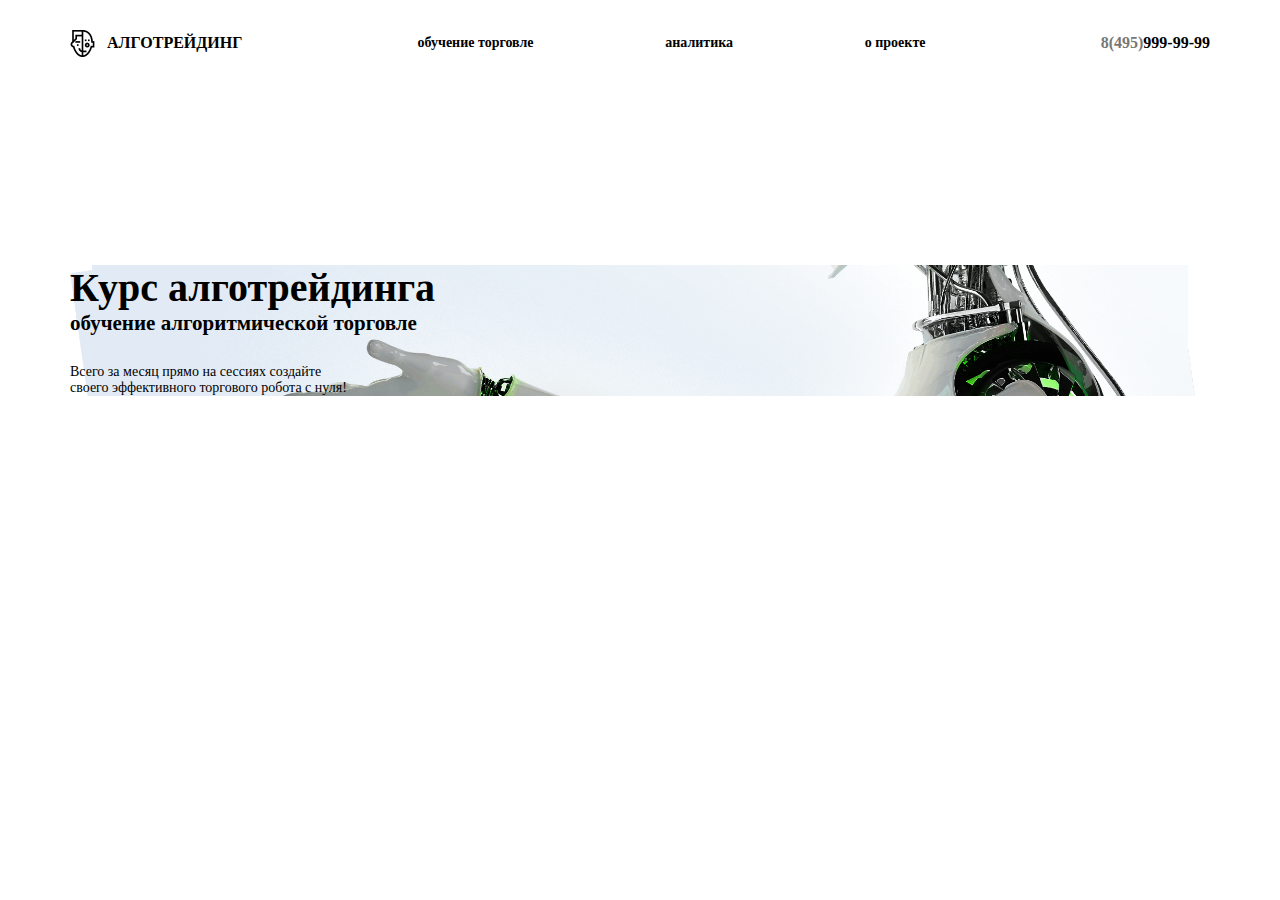
==== index.html @ 04324716 "add 2" ====
<!DOCTYPE html>
<html lang="ru">
<head>
    <meta charset="UTF-8">
    <meta http-equiv="X-UA-Compatible" content="IE=edge">
    <meta name="viewport" content="width=device-width, initial-scale=1.0">
    <link rel="stylesheet" href="css/style.css">
    <title>Algotrading</title>
</head>
<body>
    <header class="header">
        <div class="container header__menu">
            <div class="logo">
                <img src="img/header/logo.png" alt="logo" class="logo__img">
                <p class="logo__text">алготрейдинг</p>
            </div>
            <nav class="header__navigation">
                <a href="#" class="header__navigation-link">обучение торговле</a>
                <a href="#" class="header__navigation-link">аналитика</a>
                <a href="#" class="header__navigation-link">о проекте</a>
            </nav>
            <a href="tel:84959999999" class="header__phone"><b class="header__phone-gray">8(495)</b>999-99-99</a>
        </div>
    </header>
    <section class="hero">
        <div class="container hero__bg">
            <div class="hero__text">
                <h1 class="hero__text-h1">
                    Курс алготрейдинга
                </h1>
                <h2 class="hero__text-h2">
                    обучение алгоритмической торговле
                </h2>
                <p class="hero__text-p">
                    Всего за месяц прямо на сессиях создайте<br> своего эффективного торгового робота с нуля!  
                </p>
            </div>
            <div class="hero__btn">

            </div>
            <div class="hero__description">

            </div>
        </div>
    </section>
</body>
</html>
---- css/style.css ----
.container {
  width: 100%;
  max-width: 1140px;
  margin: auto;
}

.row {
  display: -webkit-box;
  display: -ms-flexbox;
  display: flex;
  -webkit-box-align: start;
      -ms-flex-align: start;
          align-items: flex-start;
  -webkit-box-pack: justify;
      -ms-flex-pack: justify;
          justify-content: space-between;
}

*, *:before, *:after {
  -webkit-box-sizing: border-box;
          box-sizing: border-box;
  margin: 0;
  padding: 0;
}

html {
  font-size: 14px;
}

a {
  text-decoration: none;
}

/*! normalize.css v8.0.1 | MIT License | github.com/necolas/normalize.css */
/* Document
   ========================================================================== */
/**
 * 1. Correct the line height in all browsers.
 * 2. Prevent adjustments of font size after orientation changes in iOS.
 */
html {
  line-height: 1.15;
  /* 1 */
  -webkit-text-size-adjust: 100%;
  /* 2 */
}

/* Sections
     ========================================================================== */
/**
   * Remove the margin in all browsers.
   */
body {
  margin: 0;
}

/**
   * Render the `main` element consistently in IE.
   */
main {
  display: block;
}

/**
   * Correct the font size and margin on `h1` elements within `section` and
   * `article` contexts in Chrome, Firefox, and Safari.
   */
h1 {
  font-size: 2em;
  margin: 0.67em 0;
}

/* Grouping content
     ========================================================================== */
/**
   * 1. Add the correct box sizing in Firefox.
   * 2. Show the overflow in Edge and IE.
   */
hr {
  -webkit-box-sizing: content-box;
          box-sizing: content-box;
  /* 1 */
  height: 0;
  /* 1 */
  overflow: visible;
  /* 2 */
}

/**
   * 1. Correct the inheritance and scaling of font size in all browsers.
   * 2. Correct the odd `em` font sizing in all browsers.
   */
pre {
  font-family: monospace, monospace;
  /* 1 */
  font-size: 1em;
  /* 2 */
}

/* Text-level semantics
     ========================================================================== */
/**
   * Remove the gray background on active links in IE 10.
   */
a {
  background-color: transparent;
}

/**
   * 1. Remove the bottom border in Chrome 57-
   * 2. Add the correct text decoration in Chrome, Edge, IE, Opera, and Safari.
   */
abbr[title] {
  border-bottom: none;
  /* 1 */
  text-decoration: underline;
  /* 2 */
  -webkit-text-decoration: underline dotted;
          text-decoration: underline dotted;
  /* 2 */
}

/**
   * Add the correct font weight in Chrome, Edge, and Safari.
   */
b,
strong {
  font-weight: bolder;
}

/**
   * 1. Correct the inheritance and scaling of font size in all browsers.
   * 2. Correct the odd `em` font sizing in all browsers.
   */
code,
kbd,
samp {
  font-family: monospace, monospace;
  /* 1 */
  font-size: 1em;
  /* 2 */
}

/**
   * Add the correct font size in all browsers.
   */
small {
  font-size: 80%;
}

/**
   * Prevent `sub` and `sup` elements from affecting the line height in
   * all browsers.
   */
sub,
sup {
  font-size: 75%;
  line-height: 0;
  position: relative;
  vertical-align: baseline;
}

sub {
  bottom: -0.25em;
}

sup {
  top: -0.5em;
}

/* Embedded content
     ========================================================================== */
/**
   * Remove the border on images inside links in IE 10.
   */
img {
  border-style: none;
}

/* Forms
     ========================================================================== */
/**
   * 1. Change the font styles in all browsers.
   * 2. Remove the margin in Firefox and Safari.
   */
button,
input,
optgroup,
select,
textarea {
  font-family: inherit;
  /* 1 */
  font-size: 100%;
  /* 1 */
  line-height: 1.15;
  /* 1 */
  margin: 0;
  /* 2 */
}

/**
   * Show the overflow in IE.
   * 1. Show the overflow in Edge.
   */
button,
input {
  /* 1 */
  overflow: visible;
}

/**
   * Remove the inheritance of text transform in Edge, Firefox, and IE.
   * 1. Remove the inheritance of text transform in Firefox.
   */
button,
select {
  /* 1 */
  text-transform: none;
}

/**
   * Correct the inability to style clickable types in iOS and Safari.
   */
button,
[type="button"],
[type="reset"],
[type="submit"] {
  -webkit-appearance: button;
}

/**
   * Remove the inner border and padding in Firefox.
   */
button::-moz-focus-inner,
[type="button"]::-moz-focus-inner,
[type="reset"]::-moz-focus-inner,
[type="submit"]::-moz-focus-inner {
  border-style: none;
  padding: 0;
}

/**
   * Restore the focus styles unset by the previous rule.
   */
button:-moz-focusring,
[type="button"]:-moz-focusring,
[type="reset"]:-moz-focusring,
[type="submit"]:-moz-focusring {
  outline: 1px dotted ButtonText;
}

/**
   * Correct the padding in Firefox.
   */
fieldset {
  padding: 0.35em 0.75em 0.625em;
}

/**
   * 1. Correct the text wrapping in Edge and IE.
   * 2. Correct the color inheritance from `fieldset` elements in IE.
   * 3. Remove the padding so developers are not caught out when they zero out
   *    `fieldset` elements in all browsers.
   */
legend {
  -webkit-box-sizing: border-box;
          box-sizing: border-box;
  /* 1 */
  color: inherit;
  /* 2 */
  display: table;
  /* 1 */
  max-width: 100%;
  /* 1 */
  padding: 0;
  /* 3 */
  white-space: normal;
  /* 1 */
}

/**
   * Add the correct vertical alignment in Chrome, Firefox, and Opera.
   */
progress {
  vertical-align: baseline;
}

/**
   * Remove the default vertical scrollbar in IE 10+.
   */
textarea {
  overflow: auto;
}

/**
   * 1. Add the correct box sizing in IE 10.
   * 2. Remove the padding in IE 10.
   */
[type="checkbox"],
[type="radio"] {
  -webkit-box-sizing: border-box;
          box-sizing: border-box;
  /* 1 */
  padding: 0;
  /* 2 */
}

/**
   * Correct the cursor style of increment and decrement buttons in Chrome.
   */
[type="number"]::-webkit-inner-spin-button,
[type="number"]::-webkit-outer-spin-button {
  height: auto;
}

/**
   * 1. Correct the odd appearance in Chrome and Safari.
   * 2. Correct the outline style in Safari.
   */
[type="search"] {
  -webkit-appearance: textfield;
  /* 1 */
  outline-offset: -2px;
  /* 2 */
}

/**
   * Remove the inner padding in Chrome and Safari on macOS.
   */
[type="search"]::-webkit-search-decoration {
  -webkit-appearance: none;
}

/**
   * 1. Correct the inability to style clickable types in iOS and Safari.
   * 2. Change font properties to `inherit` in Safari.
   */
::-webkit-file-upload-button {
  -webkit-appearance: button;
  /* 1 */
  font: inherit;
  /* 2 */
}

/* Interactive
     ========================================================================== */
/*
   * Add the correct display in Edge, IE 10+, and Firefox.
   */
details {
  display: block;
}

/*
   * Add the correct display in all browsers.
   */
summary {
  display: list-item;
}

/* Misc
     ========================================================================== */
/**
   * Add the correct display in IE 10+.
   */
template {
  display: none;
}

/**
   * Add the correct display in IE 10.
   */
[hidden] {
  display: none;
}

.header {
  padding: 30px 0;
  font-weight: 700;
}

.header__menu {
  display: -webkit-box;
  display: -ms-flexbox;
  display: flex;
  -webkit-box-pack: justify;
      -ms-flex-pack: justify;
          justify-content: space-between;
  -webkit-box-align: center;
      -ms-flex-align: center;
          align-items: center;
}

.header__navigation {
  display: -webkit-box;
  display: -ms-flexbox;
  display: flex;
  -webkit-box-pack: justify;
      -ms-flex-pack: justify;
          justify-content: space-between;
  width: 508px;
}

.header__navigation-link {
  color: #000;
}

.header__phone {
  color: #000;
  font-size: 16px;
}

.header__phone-gray {
  color: #777;
}

.logo {
  display: -webkit-box;
  display: -ms-flexbox;
  display: flex;
  -webkit-box-align: center;
      -ms-flex-align: center;
          align-items: center;
}

.logo__img {
  max-width: 25px;
}

.logo__text {
  text-transform: uppercase;
  margin-left: 12px;
  font-size: 16px;
}

.hero__bg {
  background: url("../img/hero-bg.png") no-repeat center/cover;
}

.hero__text {
  margin-top: 178px;
}

.hero__text-h1 {
  margin: 0;
  font-size: 40px;
}

.hero__text-p {
  margin-top: 29px;
}
/*# sourceMappingURL=style.css.map */
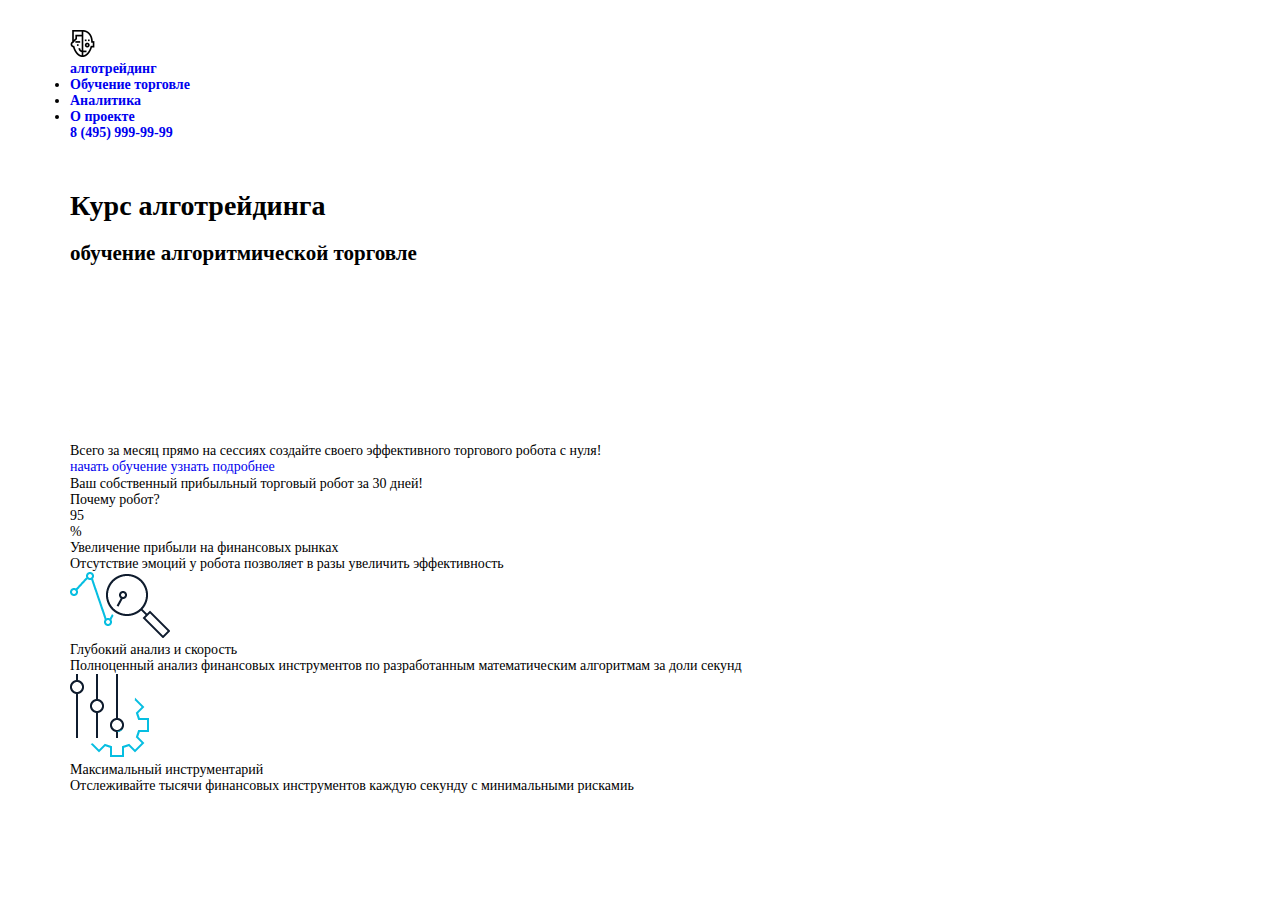
==== commit 93993bbe: "add 2" ====
--- a/index.html
+++ b/index.html
@@ -4,44 +4,94 @@
     <meta charset="UTF-8">
     <meta http-equiv="X-UA-Compatible" content="IE=edge">
     <meta name="viewport" content="width=device-width, initial-scale=1.0">
+    <link rel="preconnect" href="https://fonts.googleapis.com">
+    <link rel="preconnect" href="https://fonts.gstatic.com" crossorigin>
+    <link href="https://fonts.googleapis.com/css2?family=Roboto:wght@300;700&display=swap" rel="stylesheet">
     <link rel="stylesheet" href="css/style.css">
-    <title>Algotrading</title>
+    <title>Algotreyding</title>
 </head>
 <body>
-    <header class="header">
-        <div class="container header__menu">
-            <div class="logo">
-                <img src="img/header/logo.png" alt="logo" class="logo__img">
-                <p class="logo__text">алготрейдинг</p>
+    <header class="header section">
+        <div class="container">
+            <div class="header__items">
+                <div class="logo">
+                    <a href="/" class="logo-link">
+                        <img src="img/icons/logo.png" alt="Logo" class="logo-img">
+                        <p class="logo-text">алготрейдинг</p>
+                    </a>
+                </div>
+                <div class="header__navigation">
+                    <nav class="header-nav">
+                        <ul class="header__nav-items">
+                            <li class="header__nav-item"><a href="#" class="header__nav-link">Обучение торговле</a></li>
+                            <li class="header__nav-item"><a href="#" class="header__nav-link">Аналитика</a></li>
+                            <li class="header__nav-item"><a href="#" class="header__nav-link">О проекте</a></li>
+                        </ul>
+                    </nav>
+                </div>
+                <div class="header__number">
+                    <a href="tel:84959999999" class="header__num">8 (495) <span class="number-dark">999-99-99</span> </a>
+                </div>
             </div>
-            <nav class="header__navigation">
-                <a href="#" class="header__navigation-link">обучение торговле</a>
-                <a href="#" class="header__navigation-link">аналитика</a>
-                <a href="#" class="header__navigation-link">о проекте</a>
-            </nav>
-            <a href="tel:84959999999" class="header__phone"><b class="header__phone-gray">8(495)</b>999-99-99</a>
         </div>
     </header>
-    <section class="hero">
-        <div class="container hero__bg">
-            <div class="hero__text">
-                <h1 class="hero__text-h1">
-                    Курс алготрейдинга
-                </h1>
-                <h2 class="hero__text-h2">
-                    обучение алгоритмической торговле
-                </h2>
-                <p class="hero__text-p">
-                    Всего за месяц прямо на сессиях создайте<br> своего эффективного торгового робота с нуля!  
-                </p>
+    <!-- /.header section -->
+    <main>
+        <section class="hero section">
+            <div class="container">
+                <div class="hero__texts">
+                    <h1 class="hero__title">Курс алготрейдинга</h1>
+                    <h2 class="hero__untitle">обучение алгоритмической торговле</h2>
+                    <p class="hero__text">Всего за месяц прямо на сессиях создайте своего эффективного торгового робота с нуля!</p>
+                </div>
+                <div class="hero__bottom">
+                    <div class="hero__bottom-button">
+                        <a href="#" class="btn btn-hero btn-blue">начать обучение</a>
+                        <a href="#" class="btn btn-hero btn-empty">узнать подробнее</a>
+                    </div>
+                    <p class="hero__bottom__text">Ваш собственный прибыльный торговый робот за <span class="blue">30 дней!</span></p>
+                </div>
             </div>
-            <div class="hero__btn">
-
+        </section>
+        <!-- /hero -->
+        <section class="hero-info">
+            <div class="container">
+                <p class="hero__info-title">Почему робот?</p>
+                <div class="hero__info-items">
+                    <div class="hero__info__item">
+                        <div class="hero__info__item-top1">
+                            <p class="hero__info__item-left">95</p>
+                            <p class="hero__info__item-right"><span class="blue">%</span></p>
+                        </div>
+                        <div class="hero__info__item-text">
+                            <p class="hero__info__item-untitle">Увеличение прибыли на финансовых рынках</p>
+                            <p class="hero__info__item-txt">Отсутствие эмоций у робота позволяет в разы увеличить эффективность</p>
+                        </div>
+                    </div>
+                    <div class="hero__info__item">
+                        <div class="hero__info__item-top2">
+                            <img src="img/hero/hero-info/01.png" alt="" class="hero__info__item-img01">
+                        </div>
+                        <div class="hero__info__item-text">
+                            <p class="hero__info__item-untitle">Глубокий анализ
+                                и скорость</p>
+                            <p class="hero__info__item-txt">Полноценный анализ финансовых инструментов по разработанным математическим алгоритмам
+                                за доли секунд</p>
+                        </div>
+                    </div>
+                    <div class="hero__info__item">
+                        <div class="hero__info__item-top3">
+                            <img src="img/hero/hero-info/02.png" alt="" class="hero__info__item-img02">
+                        </div>
+                        <div class="hero__info__item-text">
+                            <p class="hero__info__item-untitle">Максимальный инструментарий</p>
+                            <p class="hero__info__item-txt">Отслеживайте тысячи финансовых инструментов каждую секунду с минимальными рискамиь</p>
+                        </div>
+                    </div>
+                </div>
             </div>
-            <div class="hero__description">
-
-            </div>
-        </div>
-    </section>
+        </section>
+        <!-- /hero-info -->
+    </main>
 </body>
 </html>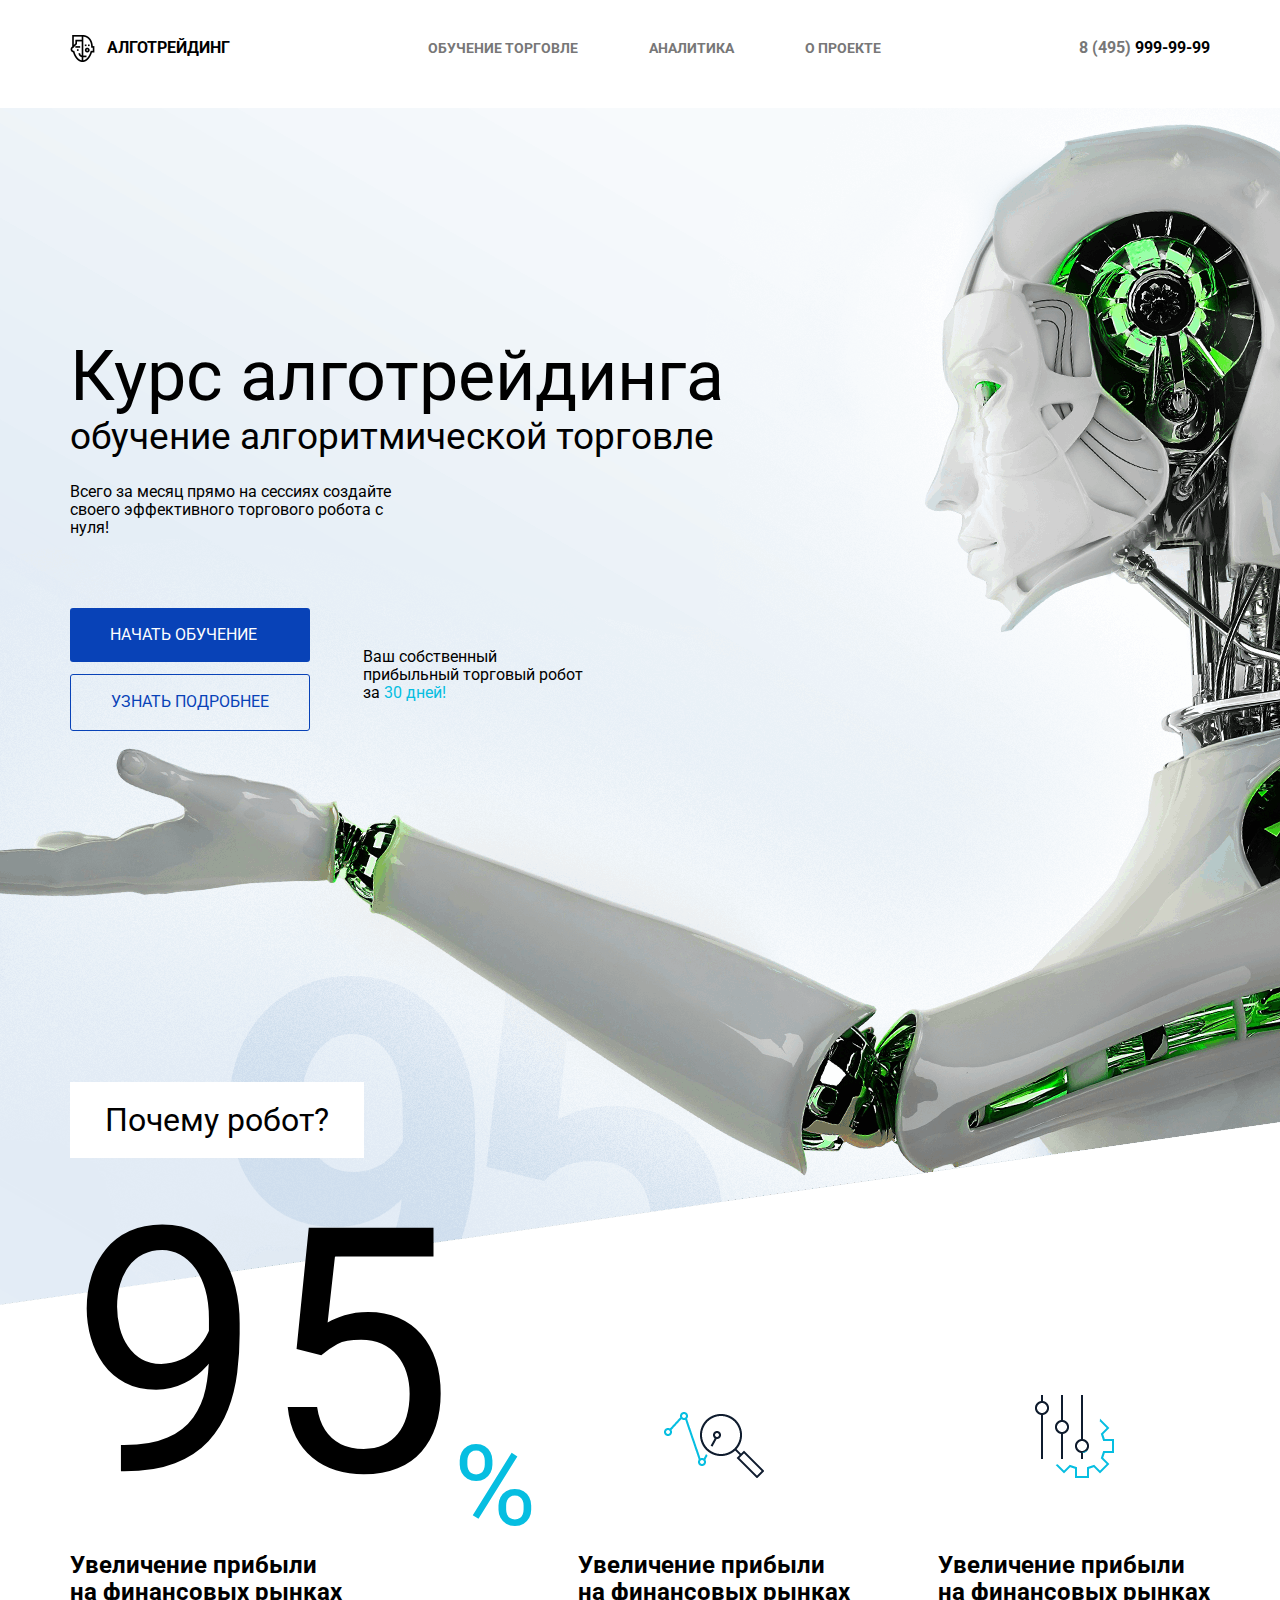
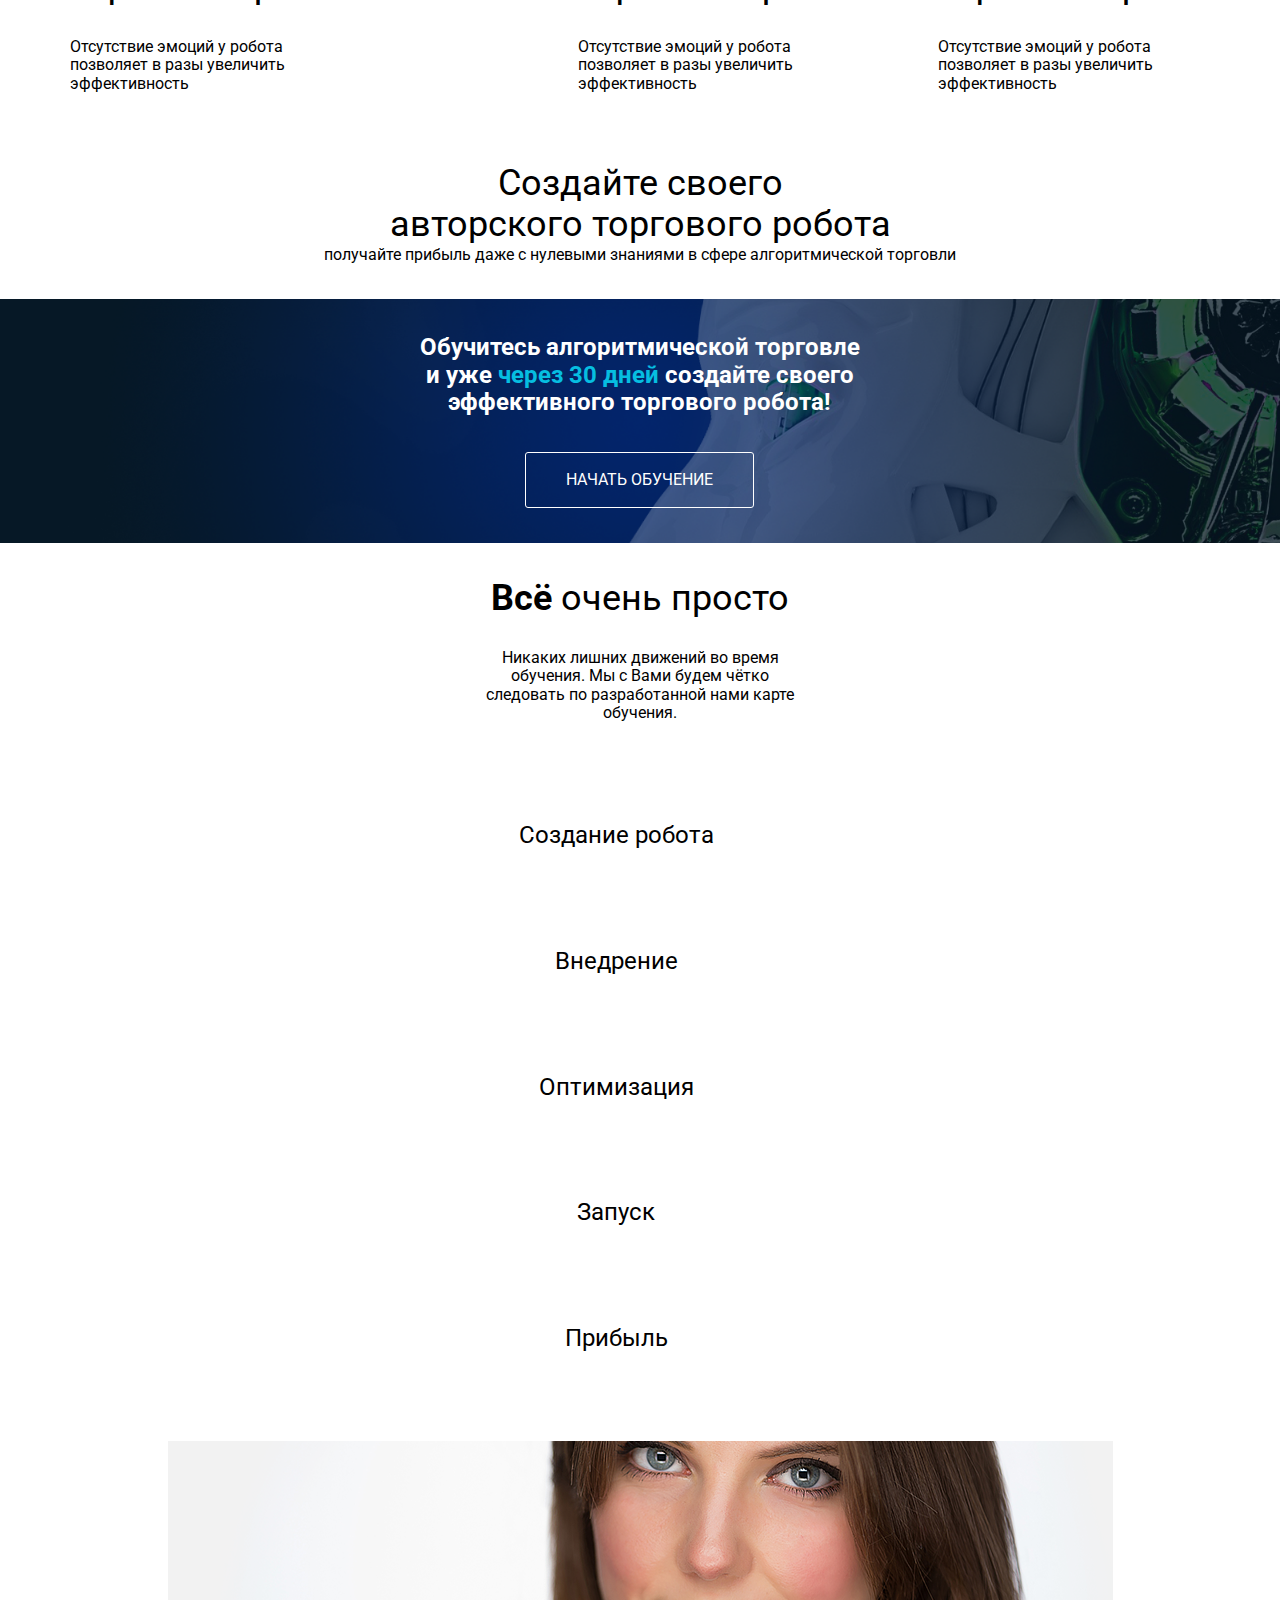
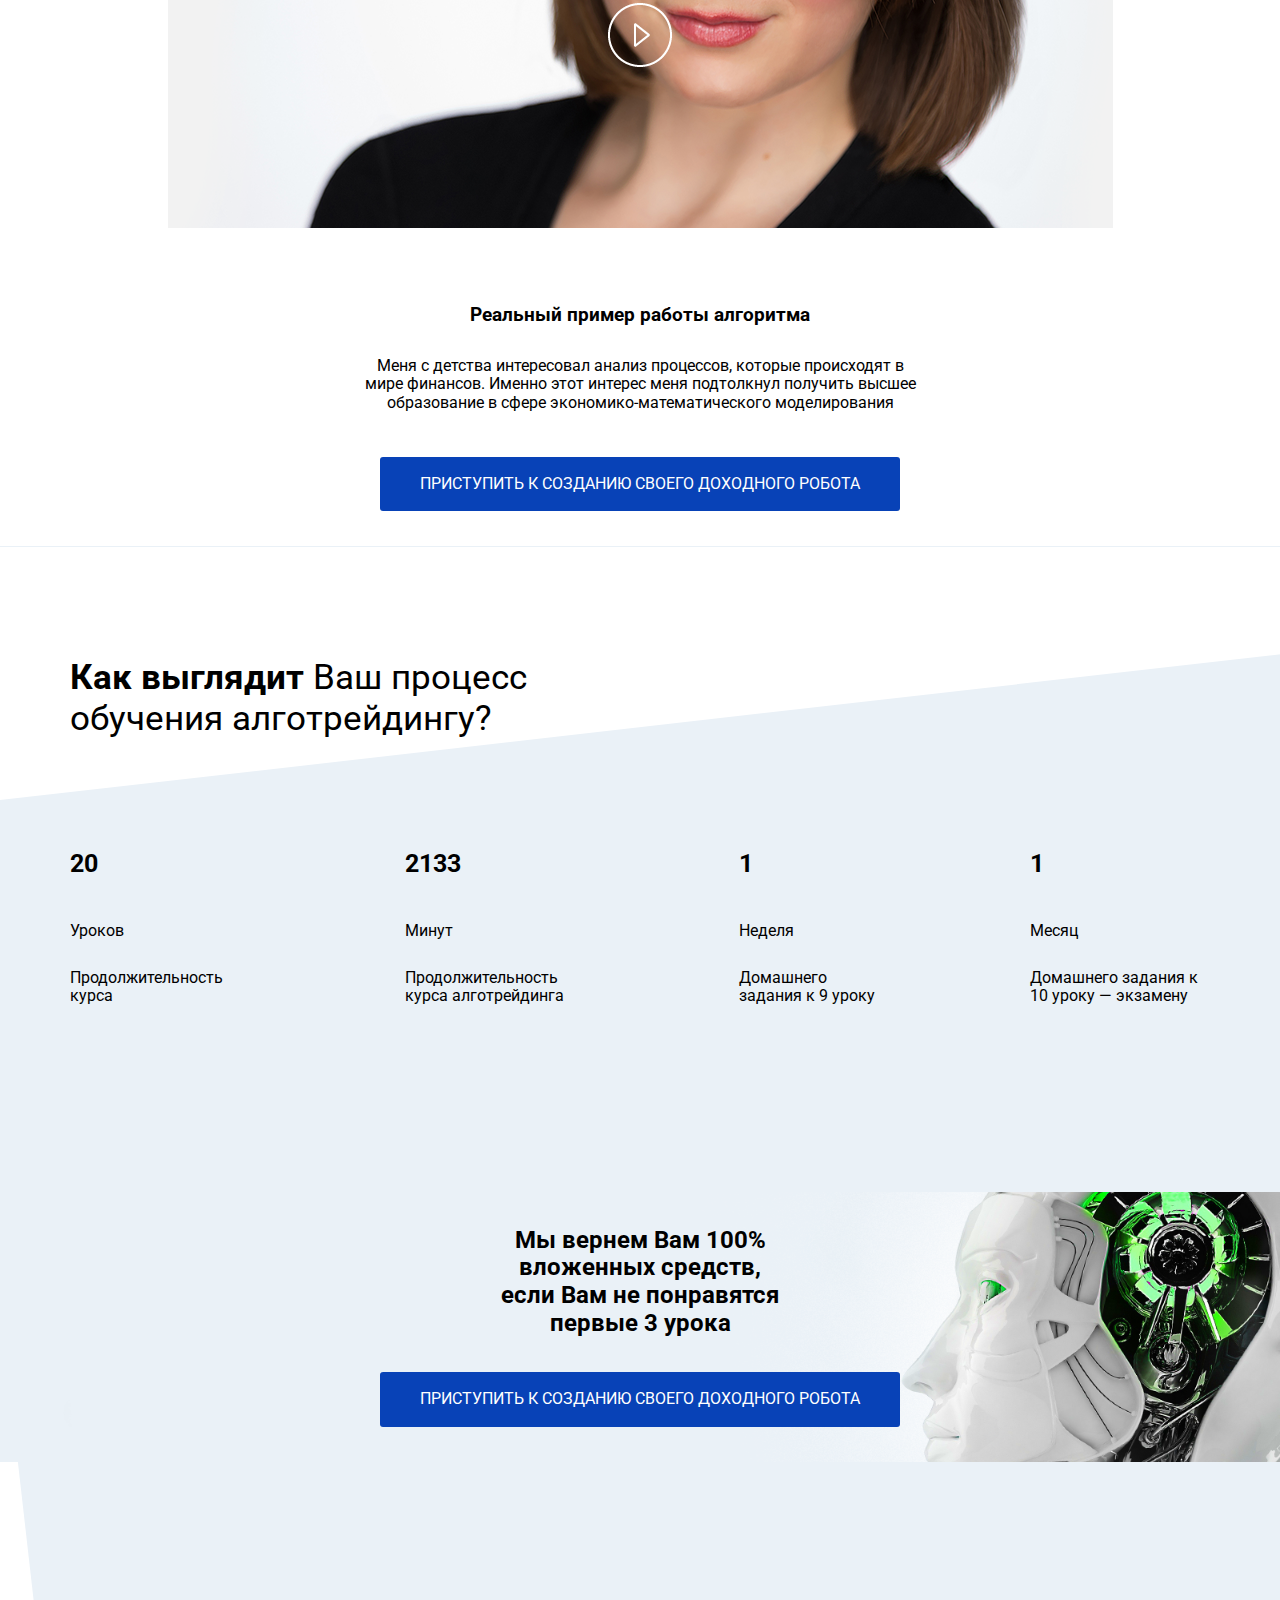
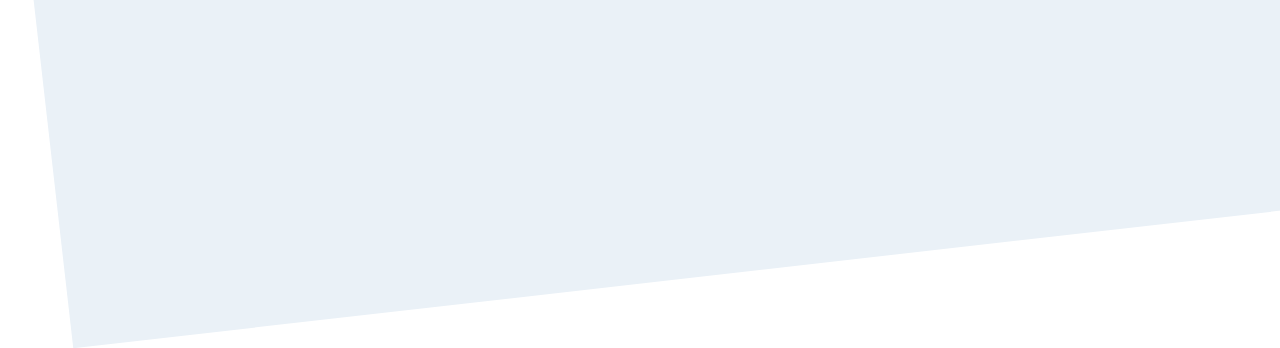
==== commit e7f94db3: "add process section" ====
--- a/index.html
+++ b/index.html
@@ -54,12 +54,13 @@
             </div>
         </section>
         <!-- /hero -->
-        <section class="hero-info">
+
+        <section class="hero-info section">
             <div class="container">
                 <p class="hero__info-title">Почему робот?</p>
                 <div class="hero__info-items">
                     <div class="hero__info__item">
-                        <div class="hero__info__item-top1">
+                        <div class="hero__info__item-top">
                             <p class="hero__info__item-left">95</p>
                             <p class="hero__info__item-right"><span class="blue">%</span></p>
                         </div>
@@ -68,30 +69,168 @@
                             <p class="hero__info__item-txt">Отсутствие эмоций у робота позволяет в разы увеличить эффективность</p>
                         </div>
                     </div>
+                    <!-- /hero__info__item -->
                     <div class="hero__info__item">
-                        <div class="hero__info__item-top2">
-                            <img src="img/hero/hero-info/01.png" alt="" class="hero__info__item-img01">
+                        <div class="hero__info__item-top">
+                            <img src="img/hero/hero-info/01.png" alt="TheLoop" class="hero__info__item-img">
                         </div>
                         <div class="hero__info__item-text">
-                            <p class="hero__info__item-untitle">Глубокий анализ
-                                и скорость</p>
-                            <p class="hero__info__item-txt">Полноценный анализ финансовых инструментов по разработанным математическим алгоритмам
-                                за доли секунд</p>
-                        </div>
-                    </div>
+                            <p class="hero__info__item-untitle">Увеличение прибыли на финансовых рынках</p>
+                            <p class="hero__info__item-txt">Отсутствие эмоций у робота позволяет в разы увеличить эффективность</p>
+                        </div>
+                    </div>
+                    <!-- /hero__info__item -->
                     <div class="hero__info__item">
-                        <div class="hero__info__item-top3">
-                            <img src="img/hero/hero-info/02.png" alt="" class="hero__info__item-img02">
+                        <div class="hero__info__item-top">
+                            <img src="img/hero/hero-info/02.png" alt="ШестерьНЯ" class="hero__info__item-img">
                         </div>
                         <div class="hero__info__item-text">
-                            <p class="hero__info__item-untitle">Максимальный инструментарий</p>
-                            <p class="hero__info__item-txt">Отслеживайте тысячи финансовых инструментов каждую секунду с минимальными рискамиь</p>
-                        </div>
-                    </div>
+                            <p class="hero__info__item-untitle">Увеличение прибыли на финансовых рынках</p>
+                            <p class="hero__info__item-txt">Отсутствие эмоций у робота позволяет в разы увеличить эффективность</p>
+                        </div>
+                    </div>
+                    <!-- /hero__info__item -->
                 </div>
             </div>
         </section>
         <!-- /hero-info -->
+
+        <section class="section creat">
+            <div class="container">
+                <div class="section-title">
+                    <h2 class="section-title__heading">Создайте своего <br> авторского торгового робота</h2>
+                    <p class="section-title__subtitle">получайте прибыль даже с нулевыми знаниями в сфере алгоритмической
+                        торговли</p>
+                </div>
+                <!-- /.section-title -->
+                
+            </div>
+            <!-- /.container -->
+        </section>
+        <!-- /.section creat -->
+
+        <section class="insert section">
+            <div class="container">
+                <div class="insert__items insert-set">
+                    <p class="insert__item-txt insert-txt">Обучитесь алгоритмической торговле и уже <snap class="blue">через 30 дней</snap> создайте своего эффективного торгового робота!</p>
+                    <a href="#" class="btn btn-insert btn-empty">Начать обучение</a>
+                </div>
+            </div>
+        </section>
+        <!-- /.section insert -->
+
+        <section class="section steps">
+            <div class="container">
+                <div class="section-title">
+                    <h2 class="section-title__heading"><strong>Всё</strong> очень просто</h2>
+                    <p class="section-title__subtitle">Никаких лишних движений во время обучения. Мы с Вами будем чётко
+                        следовать по разработанной нами карте обучения.</p>
+                </div>
+                <!-- /.section-title -->
+                <ul class="stpes-list">
+                    <li class="steps-list__item">Создание робота</li>
+                    <li class="steps-list__item">Внедрение</li>
+                    <li class="steps-list__item">Оптимизация</li>
+                    <li class="steps-list__item">Запуск</li>
+                    <li class="steps-list__item">Прибыль</li>
+                </ul>
+                <!-- /.stpes-list -->
+                <div class="steps__video video">
+                    <img src="./img/play.png" alt="Пуск видео" class="video__play">
+                </div>
+                <!-- /.steps__video video -->
+                <div class="steps-example">
+                    <h3 class="steps-example__title">Реальный пример работы алгоритма</h3>
+                    <p class="steps-example__subtitle">Меня с детства интересовал анализ процессов, которые происходят в мире
+                        финансов. Именно этот интерес меня подтолкнул получить высшее образование в сфере
+                        экономико-математического моделирования</p>
+                    <a href="#" class="btn btn-blue steps-example__btn">Приступить к созданию своего доходного
+                        робота</a>
+                </div>
+                <!-- /.steps-exmaple -->
+            </div>
+            <!-- /.container -->
+        </section>
+        <!-- /.section steps -->
+
+        <section class="process">
+            <div class="container">
+                <div class="process__head">
+                    <p class="process__head-text"><b>Как выглядит</b> Ваш процесс
+                        обучения алготрейдингу?</p>
+                </div>
+                <div class="process-items">
+                    <div class="process__item">
+                        <div class="process__item-top">
+                            20
+                        </div>
+                        <div class="process__item-center">
+                            Уроков
+                        </div>
+                        <div class="process__item-bottom">
+                            Продолжительность курса
+                        </div>
+                    </div>
+                    <div class="process__item">       
+                        
+                        <div class="process__item-top">
+                            2133
+                        </div>
+                        <div class="process__item-center">
+                            Минут
+                        </div>
+                        <div class="process__item-bottom">
+                            Продолжительность курса алготрейдинга
+                        </div>
+                        
+                    </div>
+                    <div class="process__item">
+                        
+                        <div class="process__item-top">
+                            1
+                        </div>
+                        <div class="process__item-center">
+                            Неделя
+                        </div>
+                        <div class="process__item-bottom">
+                            Домашнего <br> задания к 9 уроку
+                        </div>
+                        
+                    </div>
+                    <div class="process__item">
+                        
+                        <div class="process__item-top">
+                            1
+                        </div>
+                        <div class="process__item-center">
+                            Месяц
+                        </div>
+                        <div class="process__item-bottom">
+                            Домашнего задания к 10 уроку — экзамену
+                        </div>
+                        
+                    </div>
+                </div>
+            </div>
+        </section>
+        <!-- /.process -->
+
+        <section class="results section">
+            <div class="container">
+
+            </div>
+        </section>
+        <!-- /.results section -->
+
+        <section class="piece section">
+            <div class="container">
+                <div class="insert__items">
+                    <p class="insert__item-txt piece-txt">Мы вернем Вам 100% <br> вложенных средств,<br> если Вам не понравятся<br> первые 3 урока</p>
+                    <a href="#" class="btn btn-piece btn-blue">Приступить к созданию своего доходного робота</a>
+                </div>
+            </div>
+        </section>
+        <!-- /.section piece -->
     </main>
 </body>
 </html>--- a/css/style.css
+++ b/css/style.css
@@ -1,42 +1,9 @@
-.container {
-  width: 100%;
-  max-width: 1140px;
-  margin: auto;
-}
-
-.row {
-  display: -webkit-box;
-  display: -ms-flexbox;
-  display: flex;
-  -webkit-box-align: start;
-      -ms-flex-align: start;
-          align-items: flex-start;
-  -webkit-box-pack: justify;
-      -ms-flex-pack: justify;
-          justify-content: space-between;
-}
-
-*, *:before, *:after {
-  -webkit-box-sizing: border-box;
-          box-sizing: border-box;
-  margin: 0;
-  padding: 0;
-}
-
-html {
-  font-size: 14px;
-}
-
-a {
-  text-decoration: none;
-}
-
 /*! normalize.css v8.0.1 | MIT License | github.com/necolas/normalize.css */
-/* Document
+/* Document
    ========================================================================== */
-/**
- * 1. Correct the line height in all browsers.
- * 2. Prevent adjustments of font size after orientation changes in iOS.
+/**
+ * 1. Correct the line height in all browsers.
+ * 2. Prevent adjustments of font size after orientation changes in iOS.
  */
 html {
   line-height: 1.15;
@@ -45,37 +12,37 @@
   /* 2 */
 }
 
-/* Sections
-     ========================================================================== */
-/**
-   * Remove the margin in all browsers.
-   */
+/* Sections
+   ========================================================================== */
+/**
+ * Remove the margin in all browsers.
+ */
 body {
   margin: 0;
 }
 
-/**
-   * Render the `main` element consistently in IE.
-   */
+/**
+ * Render the `main` element consistently in IE.
+ */
 main {
   display: block;
 }
 
-/**
-   * Correct the font size and margin on `h1` elements within `section` and
-   * `article` contexts in Chrome, Firefox, and Safari.
-   */
+/**
+ * Correct the font size and margin on `h1` elements within `section` and
+ * `article` contexts in Chrome, Firefox, and Safari.
+ */
 h1 {
   font-size: 2em;
   margin: 0.67em 0;
 }
 
-/* Grouping content
-     ========================================================================== */
-/**
-   * 1. Add the correct box sizing in Firefox.
-   * 2. Show the overflow in Edge and IE.
-   */
+/* Grouping content
+   ========================================================================== */
+/**
+ * 1. Add the correct box sizing in Firefox.
+ * 2. Show the overflow in Edge and IE.
+ */
 hr {
   -webkit-box-sizing: content-box;
           box-sizing: content-box;
@@ -86,10 +53,10 @@
   /* 2 */
 }
 
-/**
-   * 1. Correct the inheritance and scaling of font size in all browsers.
-   * 2. Correct the odd `em` font sizing in all browsers.
-   */
+/**
+ * 1. Correct the inheritance and scaling of font size in all browsers.
+ * 2. Correct the odd `em` font sizing in all browsers.
+ */
 pre {
   font-family: monospace, monospace;
   /* 1 */
@@ -97,19 +64,19 @@
   /* 2 */
 }
 
-/* Text-level semantics
-     ========================================================================== */
-/**
-   * Remove the gray background on active links in IE 10.
-   */
+/* Text-level semantics
+   ========================================================================== */
+/**
+ * Remove the gray background on active links in IE 10.
+ */
 a {
   background-color: transparent;
 }
 
-/**
-   * 1. Remove the bottom border in Chrome 57-
-   * 2. Add the correct text decoration in Chrome, Edge, IE, Opera, and Safari.
-   */
+/**
+ * 1. Remove the bottom border in Chrome 57-
+ * 2. Add the correct text decoration in Chrome, Edge, IE, Opera, and Safari.
+ */
 abbr[title] {
   border-bottom: none;
   /* 1 */
@@ -120,18 +87,18 @@
   /* 2 */
 }
 
-/**
-   * Add the correct font weight in Chrome, Edge, and Safari.
-   */
+/**
+ * Add the correct font weight in Chrome, Edge, and Safari.
+ */
 b,
 strong {
   font-weight: bolder;
 }
 
-/**
-   * 1. Correct the inheritance and scaling of font size in all browsers.
-   * 2. Correct the odd `em` font sizing in all browsers.
-   */
+/**
+ * 1. Correct the inheritance and scaling of font size in all browsers.
+ * 2. Correct the odd `em` font sizing in all browsers.
+ */
 code,
 kbd,
 samp {
@@ -141,17 +108,17 @@
   /* 2 */
 }
 
-/**
-   * Add the correct font size in all browsers.
-   */
+/**
+ * Add the correct font size in all browsers.
+ */
 small {
   font-size: 80%;
 }
 
-/**
-   * Prevent `sub` and `sup` elements from affecting the line height in
-   * all browsers.
-   */
+/**
+ * Prevent `sub` and `sup` elements from affecting the line height in
+ * all browsers.
+ */
 sub,
 sup {
   font-size: 75%;
@@ -168,21 +135,21 @@
   top: -0.5em;
 }
 
-/* Embedded content
-     ========================================================================== */
-/**
-   * Remove the border on images inside links in IE 10.
-   */
+/* Embedded content
+   ========================================================================== */
+/**
+ * Remove the border on images inside links in IE 10.
+ */
 img {
   border-style: none;
 }
 
-/* Forms
-     ========================================================================== */
-/**
-   * 1. Change the font styles in all browsers.
-   * 2. Remove the margin in Firefox and Safari.
-   */
+/* Forms
+   ========================================================================== */
+/**
+ * 1. Change the font styles in all browsers.
+ * 2. Remove the margin in Firefox and Safari.
+ */
 button,
 input,
 optgroup,
@@ -198,29 +165,29 @@
   /* 2 */
 }
 
-/**
-   * Show the overflow in IE.
-   * 1. Show the overflow in Edge.
-   */
+/**
+ * Show the overflow in IE.
+ * 1. Show the overflow in Edge.
+ */
 button,
 input {
   /* 1 */
   overflow: visible;
 }
 
-/**
-   * Remove the inheritance of text transform in Edge, Firefox, and IE.
-   * 1. Remove the inheritance of text transform in Firefox.
-   */
+/**
+ * Remove the inheritance of text transform in Edge, Firefox, and IE.
+ * 1. Remove the inheritance of text transform in Firefox.
+ */
 button,
 select {
   /* 1 */
   text-transform: none;
 }
 
-/**
-   * Correct the inability to style clickable types in iOS and Safari.
-   */
+/**
+ * Correct the inability to style clickable types in iOS and Safari.
+ */
 button,
 [type="button"],
 [type="reset"],
@@ -228,9 +195,9 @@
   -webkit-appearance: button;
 }
 
-/**
-   * Remove the inner border and padding in Firefox.
-   */
+/**
+ * Remove the inner border and padding in Firefox.
+ */
 button::-moz-focus-inner,
 [type="button"]::-moz-focus-inner,
 [type="reset"]::-moz-focus-inner,
@@ -239,9 +206,9 @@
   padding: 0;
 }
 
-/**
-   * Restore the focus styles unset by the previous rule.
-   */
+/**
+ * Restore the focus styles unset by the previous rule.
+ */
 button:-moz-focusring,
 [type="button"]:-moz-focusring,
 [type="reset"]:-moz-focusring,
@@ -249,19 +216,19 @@
   outline: 1px dotted ButtonText;
 }
 
-/**
-   * Correct the padding in Firefox.
-   */
+/**
+ * Correct the padding in Firefox.
+ */
 fieldset {
   padding: 0.35em 0.75em 0.625em;
 }
 
-/**
-   * 1. Correct the text wrapping in Edge and IE.
-   * 2. Correct the color inheritance from `fieldset` elements in IE.
-   * 3. Remove the padding so developers are not caught out when they zero out
-   *    `fieldset` elements in all browsers.
-   */
+/**
+ * 1. Correct the text wrapping in Edge and IE.
+ * 2. Correct the color inheritance from `fieldset` elements in IE.
+ * 3. Remove the padding so developers are not caught out when they zero out
+ *    `fieldset` elements in all browsers.
+ */
 legend {
   -webkit-box-sizing: border-box;
           box-sizing: border-box;
@@ -278,24 +245,24 @@
   /* 1 */
 }
 
-/**
-   * Add the correct vertical alignment in Chrome, Firefox, and Opera.
-   */
+/**
+ * Add the correct vertical alignment in Chrome, Firefox, and Opera.
+ */
 progress {
   vertical-align: baseline;
 }
 
-/**
-   * Remove the default vertical scrollbar in IE 10+.
-   */
+/**
+ * Remove the default vertical scrollbar in IE 10+.
+ */
 textarea {
   overflow: auto;
 }
 
-/**
-   * 1. Add the correct box sizing in IE 10.
-   * 2. Remove the padding in IE 10.
-   */
+/**
+ * 1. Add the correct box sizing in IE 10.
+ * 2. Remove the padding in IE 10.
+ */
 [type="checkbox"],
 [type="radio"] {
   -webkit-box-sizing: border-box;
@@ -305,18 +272,18 @@
   /* 2 */
 }
 
-/**
-   * Correct the cursor style of increment and decrement buttons in Chrome.
-   */
+/**
+ * Correct the cursor style of increment and decrement buttons in Chrome.
+ */
 [type="number"]::-webkit-inner-spin-button,
 [type="number"]::-webkit-outer-spin-button {
   height: auto;
 }
 
-/**
-   * 1. Correct the odd appearance in Chrome and Safari.
-   * 2. Correct the outline style in Safari.
-   */
+/**
+ * 1. Correct the odd appearance in Chrome and Safari.
+ * 2. Correct the outline style in Safari.
+ */
 [type="search"] {
   -webkit-appearance: textfield;
   /* 1 */
@@ -324,17 +291,17 @@
   /* 2 */
 }
 
-/**
-   * Remove the inner padding in Chrome and Safari on macOS.
-   */
+/**
+ * Remove the inner padding in Chrome and Safari on macOS.
+ */
 [type="search"]::-webkit-search-decoration {
   -webkit-appearance: none;
 }
 
-/**
-   * 1. Correct the inability to style clickable types in iOS and Safari.
-   * 2. Change font properties to `inherit` in Safari.
-   */
+/**
+ * 1. Correct the inability to style clickable types in iOS and Safari.
+ * 2. Change font properties to `inherit` in Safari.
+ */
 ::-webkit-file-upload-button {
   -webkit-appearance: button;
   /* 1 */
@@ -342,44 +309,174 @@
   /* 2 */
 }
 
-/* Interactive
-     ========================================================================== */
-/*
-   * Add the correct display in Edge, IE 10+, and Firefox.
-   */
+/* Interactive
+   ========================================================================== */
+/*
+ * Add the correct display in Edge, IE 10+, and Firefox.
+ */
 details {
   display: block;
 }
 
-/*
-   * Add the correct display in all browsers.
-   */
+/*
+ * Add the correct display in all browsers.
+ */
 summary {
   display: list-item;
 }
 
-/* Misc
-     ========================================================================== */
-/**
-   * Add the correct display in IE 10+.
-   */
+/* Misc
+   ========================================================================== */
+/**
+ * Add the correct display in IE 10+.
+ */
 template {
   display: none;
 }
 
-/**
-   * Add the correct display in IE 10.
-   */
+/**
+ * Add the correct display in IE 10.
+ */
 [hidden] {
   display: none;
 }
 
+.logo-img {
+  margin-right: 0.75rem;
+}
+
+.logo-link {
+  display: -webkit-box;
+  display: -ms-flexbox;
+  display: flex;
+  -webkit-box-align: center;
+      -ms-flex-align: center;
+          align-items: center;
+}
+
+.logo-text {
+  text-transform: uppercase;
+  color: #000;
+  font-size: 1rem;
+  font-weight: 700;
+}
+
+.btn {
+  padding: 18px 40px;
+  border-radius: 3px;
+  text-transform: uppercase;
+}
+
+.btn-blue {
+  background: #0842b7;
+  color: #fff;
+}
+
+.btn-empty {
+  background-color: transparent;
+  color: #0842b7;
+  border: 1px solid #0842b7;
+}
+
+.container {
+  max-width: 1140px;
+  width: 100%;
+  margin: 0 auto;
+}
+
+*,
+*::after,
+*::before {
+  margin: 0;
+  padding: 0;
+  -webkit-box-sizing: border-box;
+          box-sizing: border-box;
+}
+
+a {
+  text-decoration: none;
+}
+
+li {
+  list-style-type: none;
+}
+
+html {
+  font-family: 'Roboto', sans-serif;
+  font-size: 16px;
+}
+
+body {
+  font-size: 1rem;
+}
+
+img {
+  max-width: 100%;
+}
+
+.blue {
+  color: #06BEE1;
+}
+
+.col-50 {
+  -ms-flex-preferred-size: 50%;
+      flex-basis: 50%;
+}
+
+.col-60 {
+  -ms-flex-preferred-size: 60%;
+      flex-basis: 60%;
+}
+
+.col-70 {
+  -ms-flex-preferred-size: 70%;
+      flex-basis: 70%;
+}
+
+.section {
+  padding: 35px 0;
+}
+
+.section-title {
+  display: -webkit-box;
+  display: -ms-flexbox;
+  display: flex;
+  -webkit-box-orient: vertical;
+  -webkit-box-direction: normal;
+      -ms-flex-direction: column;
+          flex-direction: column;
+  -webkit-box-align: center;
+      -ms-flex-align: center;
+          align-items: center;
+}
+
+.section-title__heading {
+  font-weight: normal;
+  font-size: 2.25rem;
+  color: #000;
+  text-align: center;
+}
+
+.section-title__subtitle {
+  text-align: center;
+}
+
+button {
+  padding: 1.125rem 2.5rem;
+  text-decoration: none;
+  text-transform: uppercase;
+  font-weight: bold;
+  font-size: 1.0625rem;
+  border: none;
+  border-radius: 5px;
+  cursor: pointer;
+}
+
 .header {
-  padding: 30px 0;
   font-weight: 700;
 }
 
-.header__menu {
+.header__items {
   display: -webkit-box;
   display: -ms-flexbox;
   display: flex;
@@ -391,62 +488,322 @@
           align-items: center;
 }
 
-.header__navigation {
+.header__nav-items {
+  display: -webkit-box;
+  display: -ms-flexbox;
+  display: flex;
+}
+
+.header__nav-item:not(:last-child) {
+  margin-right: 4.437rem;
+}
+
+.header__nav-link {
+  text-transform: uppercase;
+  color: #777777;
+  font-size: 0.875rem;
+  -webkit-transition: .3s;
+  transition: .3s;
+  padding-bottom: 1rem;
+}
+
+.header__nav-link:hover {
+  color: #000;
+  border-bottom: 3px solid #0056cf;
+}
+
+.header__num {
+  font-size: 1rem;
+  color: #777777;
+}
+
+.header__num .number-dark {
+  color: #000;
+  font-weight: 700;
+}
+
+.hero {
+  background: url(../img/hero/hero-bg.png) no-repeat center;
+  padding-top: 12rem;
+  padding-bottom: 39rem;
+}
+
+.hero__texts {
+  margin-bottom: 4.375rem;
+}
+
+.hero__title {
+  font-size: 4.375rem;
+  font-weight: normal;
+  margin-bottom: 0;
+}
+
+.hero__untitle {
+  margin-bottom: 1.5rem;
+  font-size: 2.3rem;
+  font-weight: normal;
+}
+
+.hero__text {
+  max-width: 21.875rem;
+  font-size: 1rem;
+}
+
+.hero__bottom {
+  display: -webkit-box;
+  display: -ms-flexbox;
+  display: flex;
+  -webkit-box-align: center;
+      -ms-flex-align: center;
+          align-items: center;
+}
+
+.hero__bottom-button {
+  display: -webkit-box;
+  display: -ms-flexbox;
+  display: flex;
+  -webkit-box-orient: vertical;
+  -webkit-box-direction: normal;
+      -ms-flex-direction: column;
+          flex-direction: column;
+  -webkit-box-pack: center;
+      -ms-flex-pack: center;
+          justify-content: center;
+  margin-right: 3.312rem;
+}
+
+.hero__bottom__text {
+  max-width: 230px;
+}
+
+.hero .btn-hero {
+  margin-bottom: 0.75rem;
+}
+
+.hero__info-title {
+  margin-top: -20rem;
+  max-width: 18.375rem;
+  text-align: center;
+  font-size: 2rem;
+  background-color: #fff;
+  padding: 20px;
+}
+
+.hero__info-items {
   display: -webkit-box;
   display: -ms-flexbox;
   display: flex;
   -webkit-box-pack: justify;
       -ms-flex-pack: justify;
           justify-content: space-between;
-  width: 508px;
-}
-
-.header__navigation-link {
-  color: #000;
-}
-
-.header__phone {
-  color: #000;
-  font-size: 16px;
-}
-
-.header__phone-gray {
-  color: #777;
-}
-
-.logo {
-  display: -webkit-box;
-  display: -ms-flexbox;
-  display: flex;
+  -webkit-box-align: end;
+      -ms-flex-align: end;
+          align-items: end;
+}
+
+.hero__info__item {
+  max-width: 26.25rem;
+}
+
+.hero__info__item-top {
+  display: -webkit-box;
+  display: -ms-flexbox;
+  display: flex;
+  -webkit-box-align: end;
+      -ms-flex-align: end;
+          align-items: end;
+}
+
+.hero__info__item-img {
+  margin: 0 auto;
+  margin-bottom: 4.625rem;
+}
+
+.hero__info__item-left {
+  font-size: 21.375rem;
+}
+
+.hero__info__item-right {
+  font-size: 7rem;
+}
+
+.hero__info__item-untitle {
+  font-size: 1.5rem;
+  font-weight: 700;
+  margin-bottom: 1.937rem;
+}
+
+.hero__info__item-text {
+  max-width: 17rem;
+}
+
+.hero__info__item-txt {
+  font-size: 1rem;
+}
+
+.insert {
+  background: url(../img/insert/bg-insert.png) no-repeat center/cover;
+}
+
+.insert__items {
+  display: -webkit-box;
+  display: -ms-flexbox;
+  display: flex;
+  -webkit-box-orient: vertical;
+  -webkit-box-direction: normal;
+      -ms-flex-direction: column;
+          flex-direction: column;
   -webkit-box-align: center;
       -ms-flex-align: center;
           align-items: center;
-}
-
-.logo__img {
-  max-width: 25px;
-}
-
-.logo__text {
-  text-transform: uppercase;
-  margin-left: 12px;
-  font-size: 16px;
-}
-
-.hero__bg {
-  background: url("../img/hero-bg.png") no-repeat center/cover;
-}
-
-.hero__text {
-  margin-top: 178px;
-}
-
-.hero__text-h1 {
-  margin: 0;
-  font-size: 40px;
-}
-
-.hero__text-p {
-  margin-top: 29px;
+  max-width: 28.437rem;
+  margin: 0 auto;
+}
+
+.insert__item-txt {
+  font-size: 1.5rem;
+  font-weight: 700;
+  text-align: center;
+  margin-bottom: 2.187rem;
+}
+
+.insert-txt {
+  color: #fff;
+}
+
+.insert .btn-insert {
+  color: #fff;
+  border: 1px solid #fff;
+}
+
+.steps {
+  border-bottom: 1px solid #eaf1f7;
+}
+
+.steps .section-title__heading {
+  margin-bottom: 1.8125rem;
+}
+
+.steps .section-title__subtitle {
+  max-width: 20.75rem;
+  margin-bottom: 6.25rem;
+}
+
+.steps-list__item {
+  text-align: center;
+  margin-left: -3rem;
+  font-size: 1.5rem;
+  list-style-type: none;
+  margin-bottom: 6.125rem;
+}
+
+.steps-list__item:last-of-type {
+  margin-bottom: 5.5625rem;
+}
+
+.steps__video {
+  position: relative;
+  display: -webkit-box;
+  display: -ms-flexbox;
+  display: flex;
+  margin: auto;
+  background: url("../img/steps-video.png") no-repeat center;
+  max-width: 59.0625rem;
+  min-height: 24.1875rem;
+  margin-bottom: 4.8125rem;
+}
+
+.steps .video__play {
+  position: relative;
+  margin: auto;
+  z-index: 99;
+}
+
+.steps-example {
+  display: -webkit-box;
+  display: -ms-flexbox;
+  display: flex;
+  -webkit-box-orient: vertical;
+  -webkit-box-direction: normal;
+      -ms-flex-direction: column;
+          flex-direction: column;
+  -webkit-box-align: center;
+      -ms-flex-align: center;
+          align-items: center;
+  -webkit-box-pack: center;
+      -ms-flex-pack: center;
+          justify-content: center;
+}
+
+.steps-example__title {
+  text-align: center;
+  margin-bottom: 1.875rem;
+}
+
+.steps-example__subtitle {
+  text-align: center;
+  max-width: 35.1875rem;
+  margin-bottom: 2.8125rem;
+}
+
+.process {
+  padding-top: 111px;
+  padding-bottom: 116px;
+  position: relative;
+}
+
+.process__head {
+  max-width: 461px;
+  margin-bottom: 111px;
+}
+
+.process__head-text {
+  font-size: 35px;
+}
+
+.process-items {
+  display: -webkit-box;
+  display: -ms-flexbox;
+  display: flex;
+  -webkit-box-pack: justify;
+      -ms-flex-pack: justify;
+          justify-content: space-between;
+}
+
+.process__item {
+  max-width: 180px;
+  max-height: 160px;
+}
+
+.process__item-top {
+  font-weight: 700;
+  font-size: 25px;
+}
+
+.process__item-center {
+  margin: 43px 0 29px 0;
+}
+
+.process:before {
+  content: "";
+  position: absolute;
+  background: #eaf1f7 center/cover;
+  width: 200%;
+  height: 200%;
+  z-index: -1;
+  -webkit-transform: rotate(-6.5deg);
+          transform: rotate(-6.5deg);
+}
+
+.piece {
+  background: url(../img/piece/bg-piece.png) no-repeat center/cover;
+}
+
+.piece-txt {
+  text-align: center;
+}
+
+.piece .insert__items {
+  max-width: 34.625rem;
 }
 /*# sourceMappingURL=style.css.map */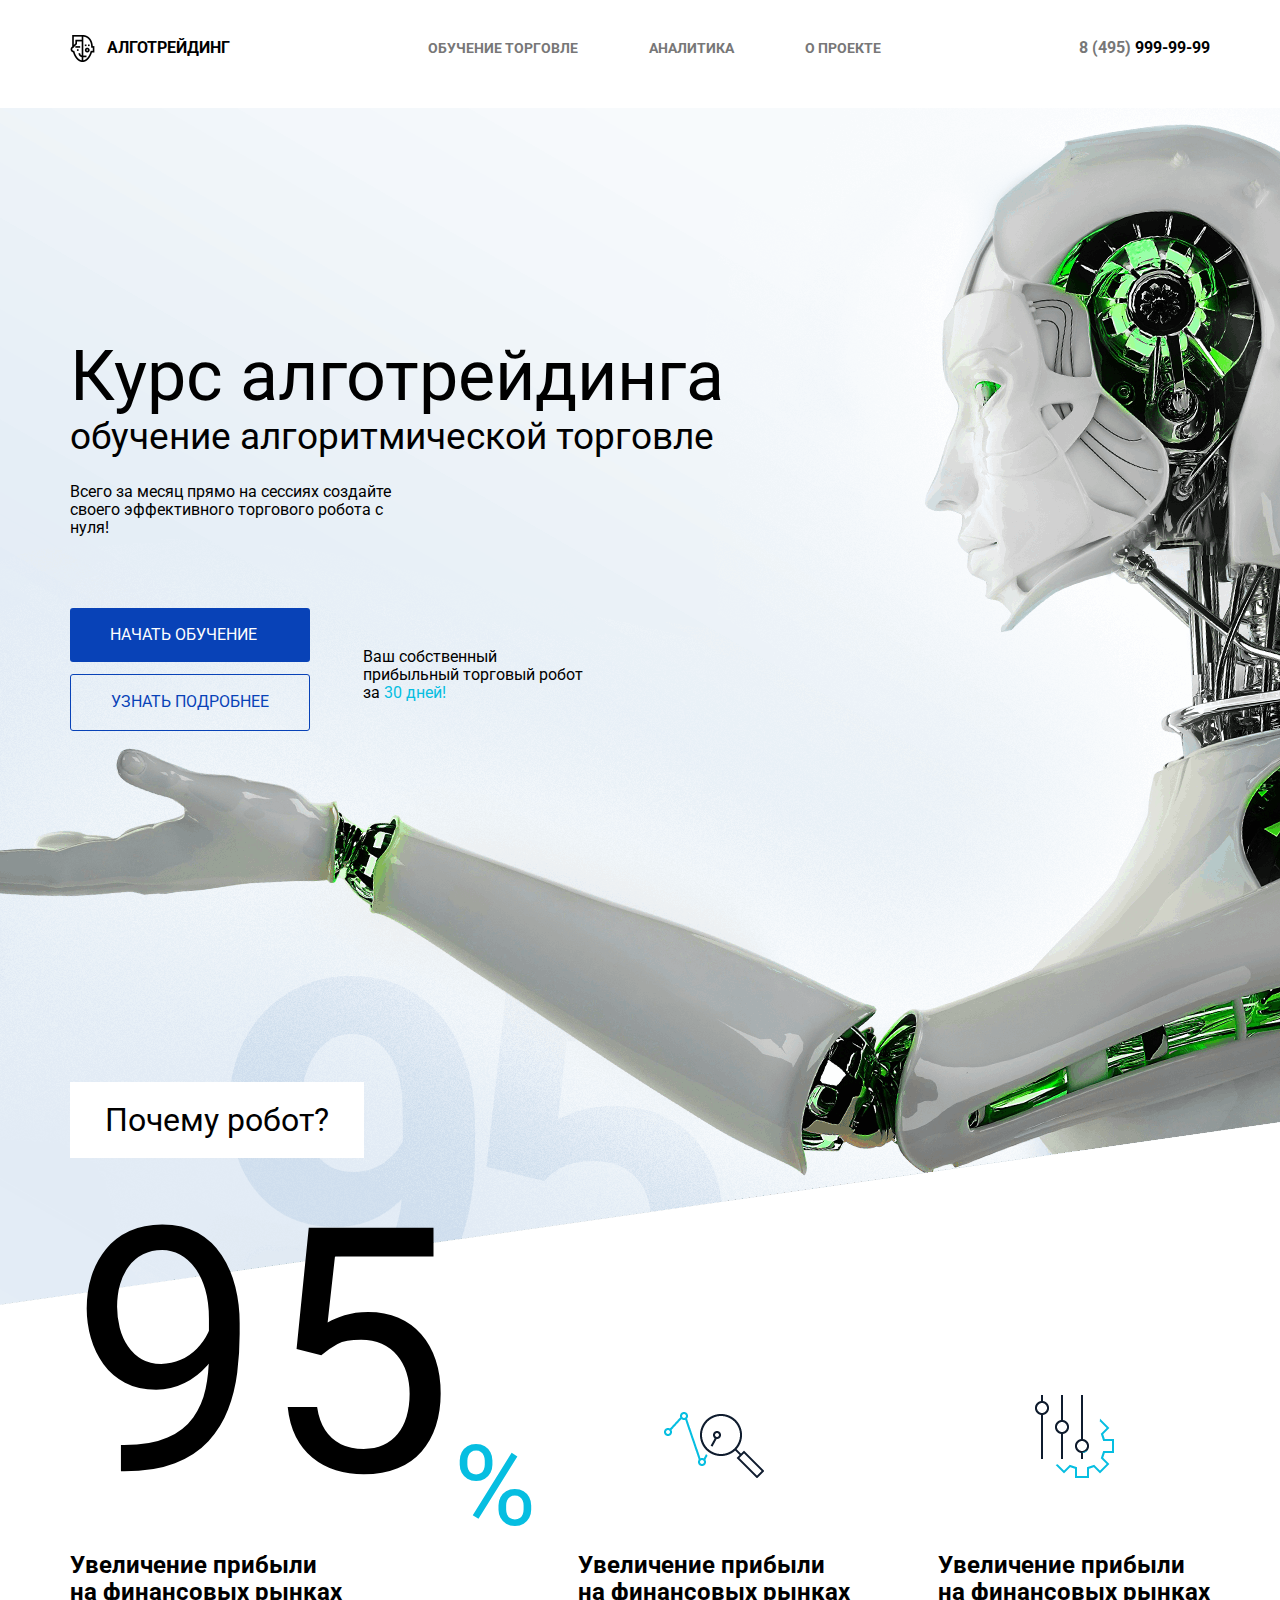
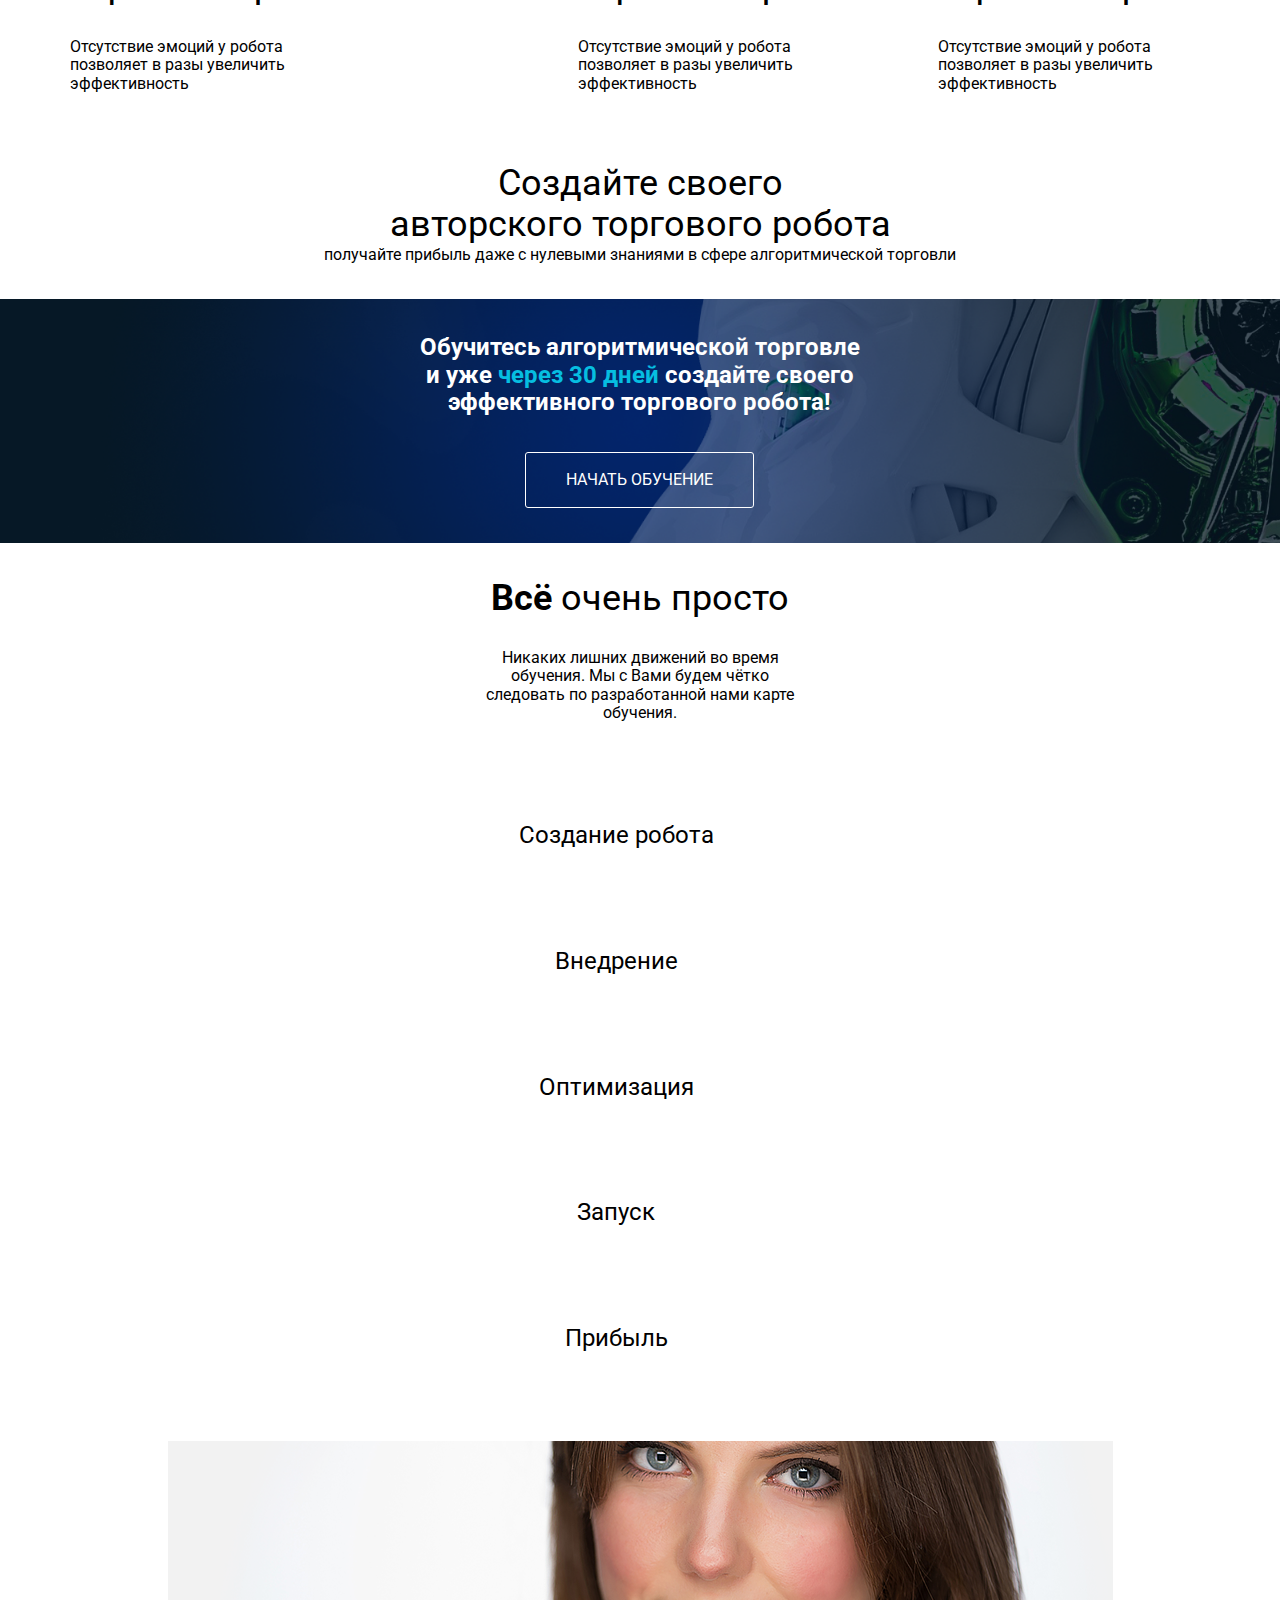
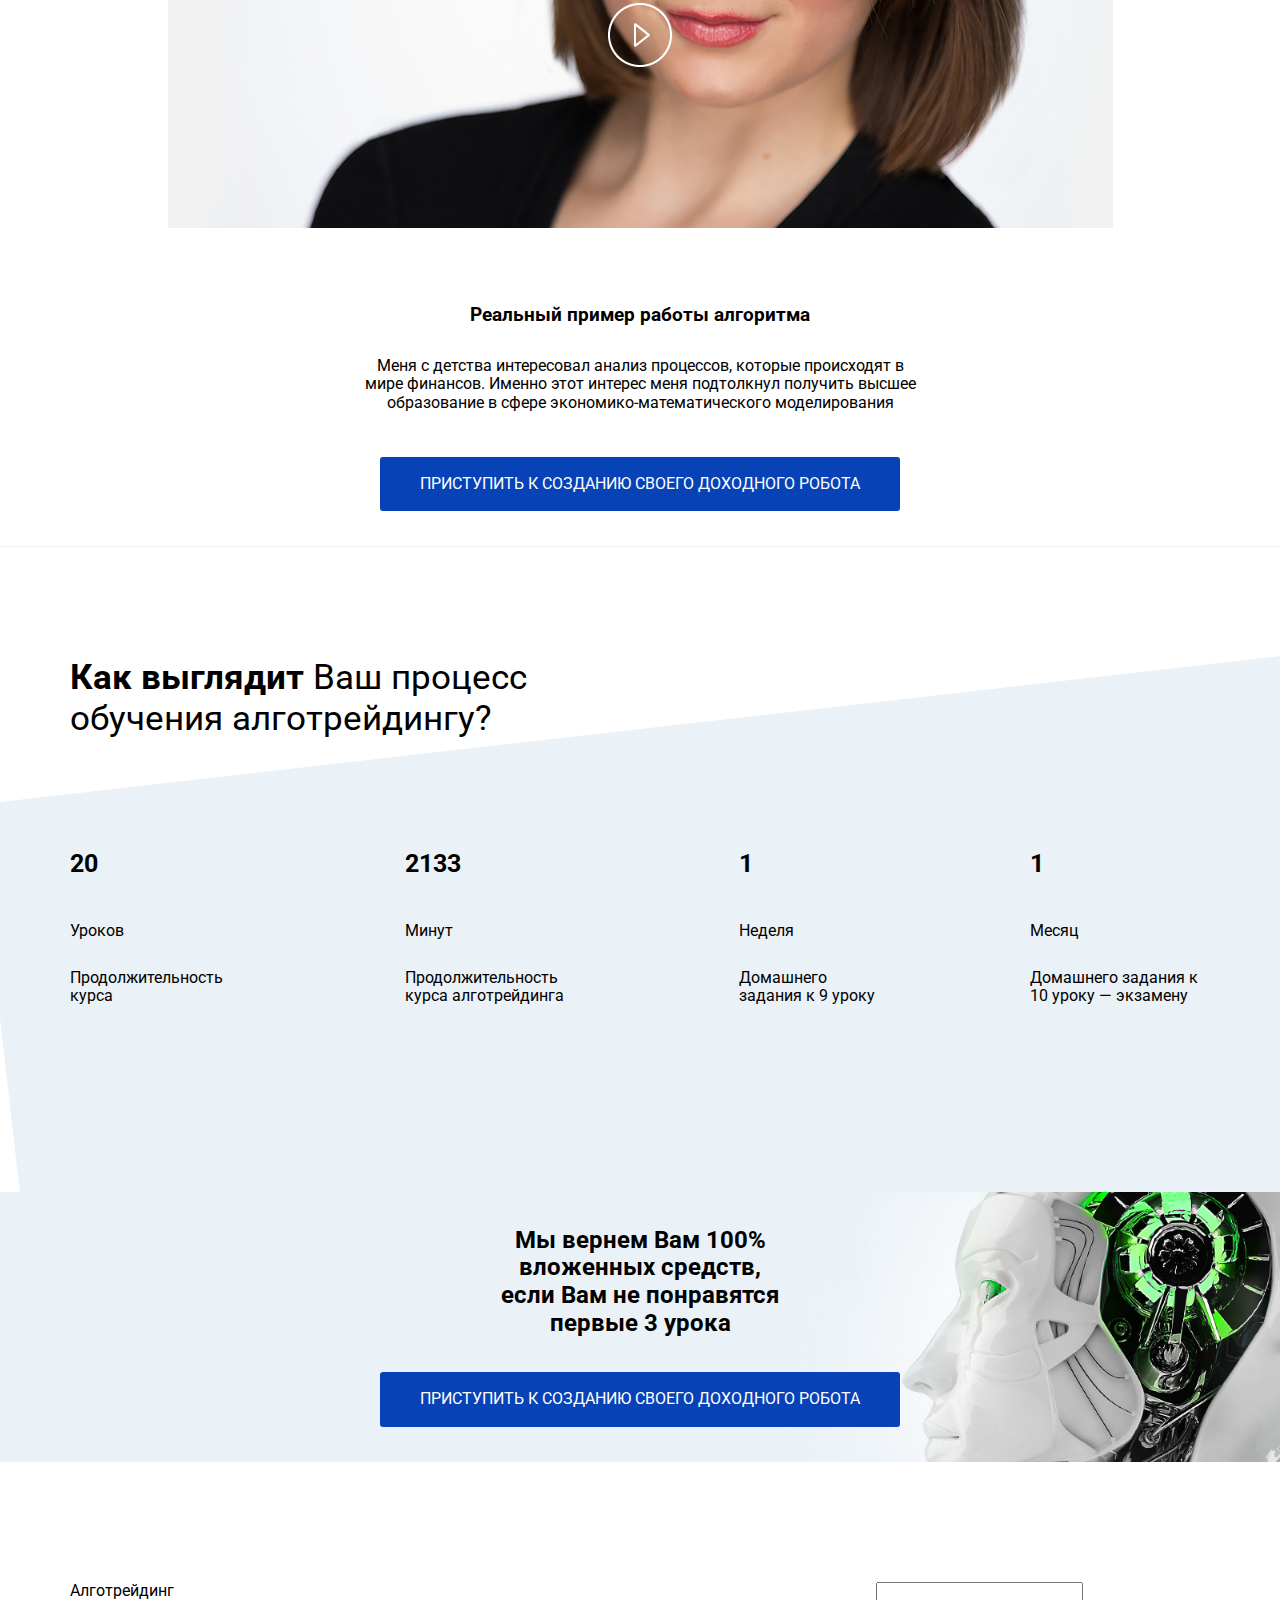
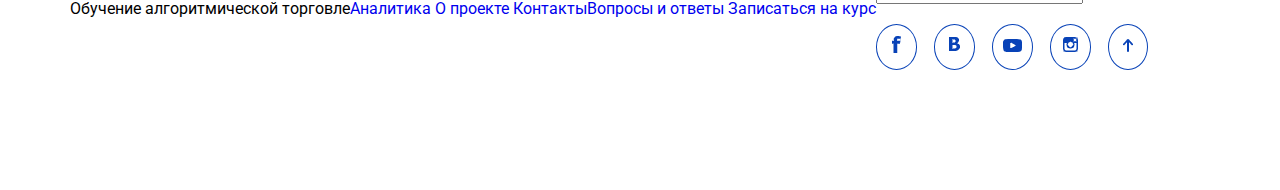
==== commit 90af51b1: "add footer" ====
--- a/index.html
+++ b/index.html
@@ -232,5 +232,45 @@
         </section>
         <!-- /.section piece -->
     </main>
+    <footer class="footer">
+        <div class="container footer-flex">
+            <div class="footer__head">
+                    <div class="footer__head-text">
+                        Алготрейдинг
+                    </div>
+                <div class="footer-items">
+                    <div class="footer__item">
+                        <div class="footer__item-text">
+                            Обучение алгоритмической торговле
+                        </div>
+                    </div>
+                    <div class="footer__item">
+                        <nav class="footer__item-links">
+                            <a href="#" class="footer__item-link">Аналитика</a>
+                            <a href="#" class="footer__item-link">О проекте</a>
+                            <a href="#" class="footer__item-link">Контакты</a>
+                        </nav>
+                    </div>
+                    <div class="footer__item">
+                        <nav class="footer__item-links">
+                            <a href="#" class="footer__item-link">Вопросы и ответы</a>
+                            <a href="#" class="footer__item-link">Записаться на курс</a>
+                        </nav>
+                    </div>
+                </div>
+            </div>
+            <div class="footer__meta">
+                <input type="email" class="footer__meta-email">
+                <nav class="footer__meta-links">
+                    <a href="#" class="footer__meta-facebook"><img src="img/icons/facebook.png" alt="facebook" class="footer__meta-img"></a>
+                    <a href="#" class="footer__meta-vk"><img src="img/icons/vk.png" alt="vkontakte" class="footer__meta-img"></a>
+                    <a href="#" class="footer__meta-youtube"><img src="img/icons/youtube.png" alt="youtube" class="footer__meta-img"></a>
+                    <a href="#" class="footer__meta-instagram"><img src="img/icons/instagram.png" alt="instagram" class="footer__meta-img"></a>
+                    <a href="#" class="footer__meta-up"><img src="img/arrow-up.png" alt="arrow" class="footer__meta-img"></a>
+                </nav>
+            </div>
+        </div>
+    </footer>
+    <!-- /.footer -->
 </body>
 </html>--- a/css/style.css
+++ b/css/style.css
@@ -789,7 +789,7 @@
   position: absolute;
   background: #eaf1f7 center/cover;
   width: 200%;
-  height: 200%;
+  height: 100%;
   z-index: -1;
   -webkit-transform: rotate(-6.5deg);
           transform: rotate(-6.5deg);
@@ -806,4 +806,70 @@
 .piece .insert__items {
   max-width: 34.625rem;
 }
+
+.footer {
+  padding: 120px 0;
+}
+
+.footer-flex {
+  display: -webkit-box;
+  display: -ms-flexbox;
+  display: flex;
+}
+
+.footer-items {
+  display: -webkit-box;
+  display: -ms-flexbox;
+  display: flex;
+  -webkit-box-pack: justify;
+      -ms-flex-pack: justify;
+          justify-content: space-between;
+}
+
+.footer__meta-links {
+  display: -webkit-box;
+  display: -ms-flexbox;
+  display: flex;
+  -webkit-box-pack: justify;
+      -ms-flex-pack: justify;
+          justify-content: space-between;
+  -webkit-box-align: center;
+      -ms-flex-align: center;
+          align-items: center;
+  margin-top: 20px;
+}
+
+.footer__meta-facebook {
+  border: 1px solid #0842b7;
+  border-radius: 50%;
+  padding: 11px 15px;
+  margin-right: 17px;
+}
+
+.footer__meta-vk {
+  border: 1px solid #0842b7;
+  border-radius: 50%;
+  padding: 12px 14px 13px 14px;
+  margin-right: 17px;
+}
+
+.footer__meta-youtube {
+  border: 1px solid #0842b7;
+  border-radius: 50%;
+  padding: 13px 10px;
+  margin-right: 17px;
+}
+
+.footer__meta-instagram {
+  border: 1px solid #0842b7;
+  border-radius: 50%;
+  padding: 12px;
+  margin-right: 17px;
+}
+
+.footer__meta-up {
+  border: 1px solid #0842b7;
+  border-radius: 50%;
+  padding: 13px 14px;
+}
 /*# sourceMappingURL=style.css.map */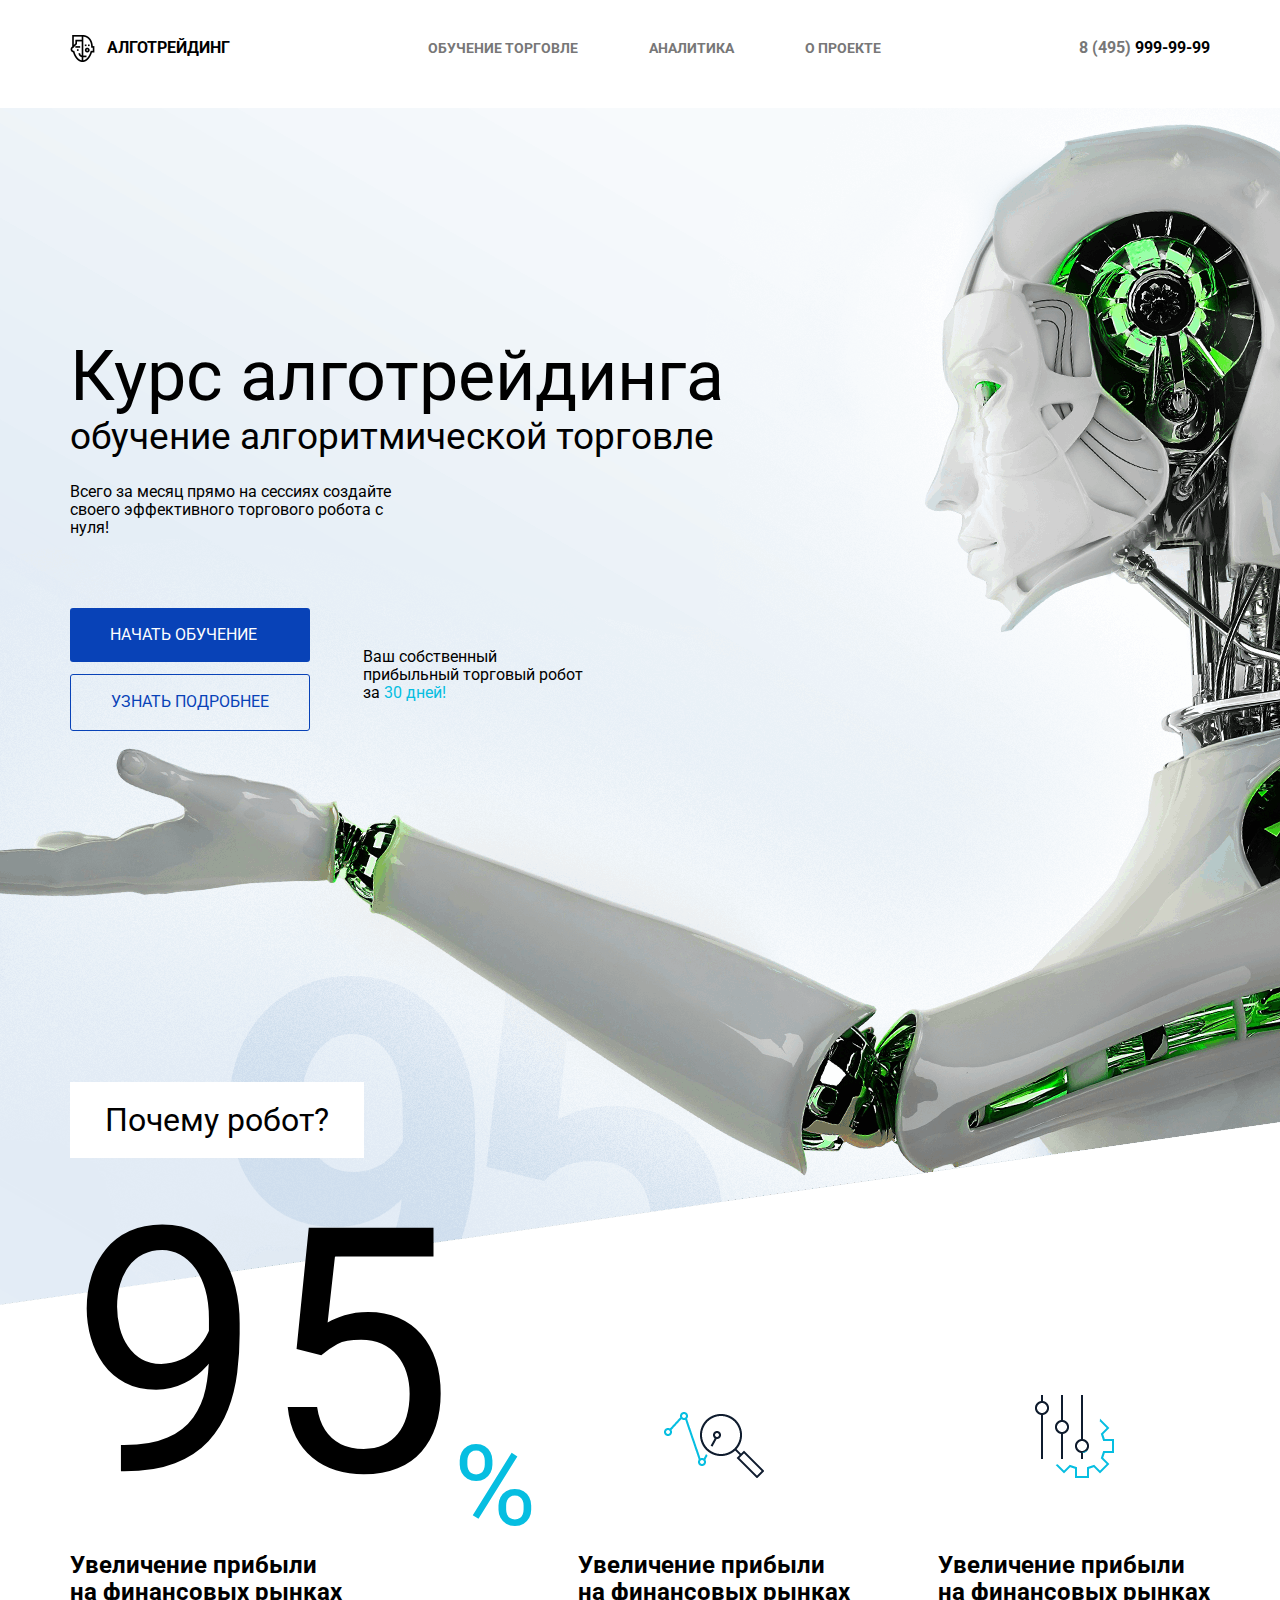
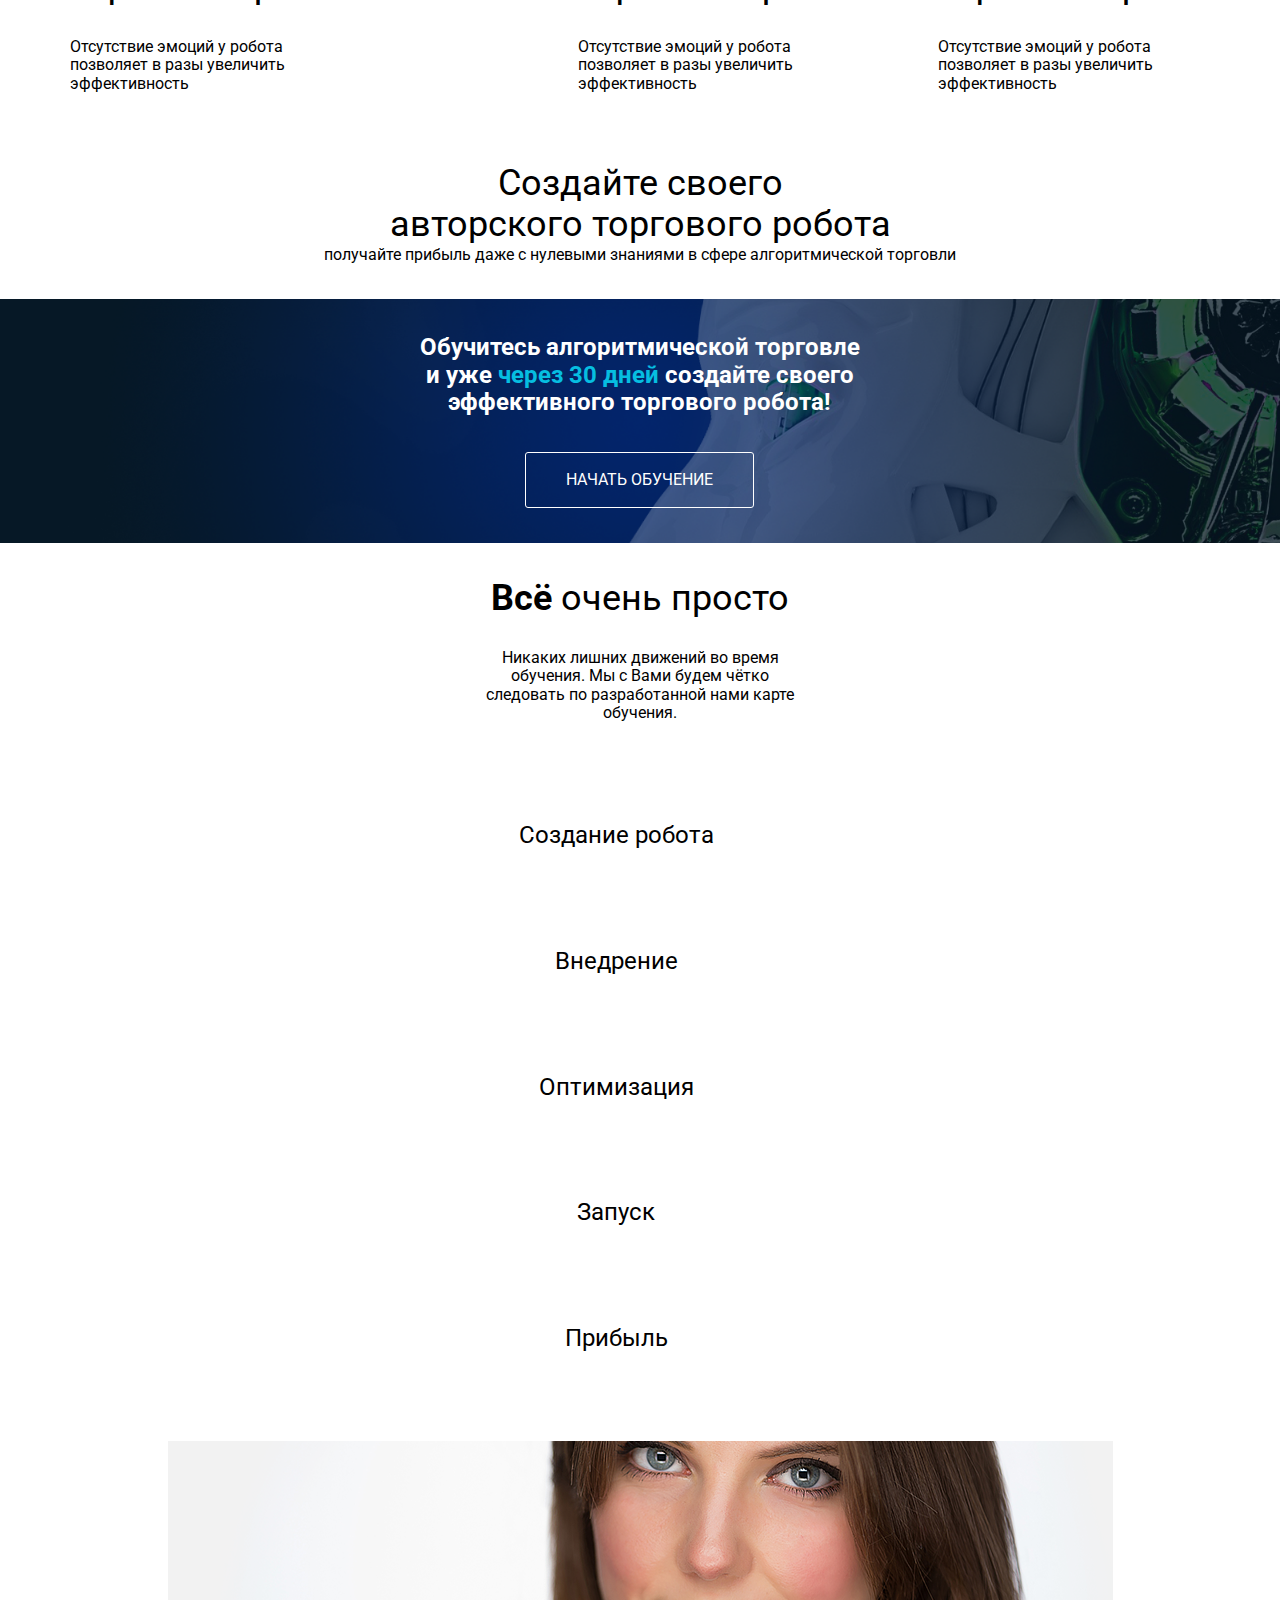
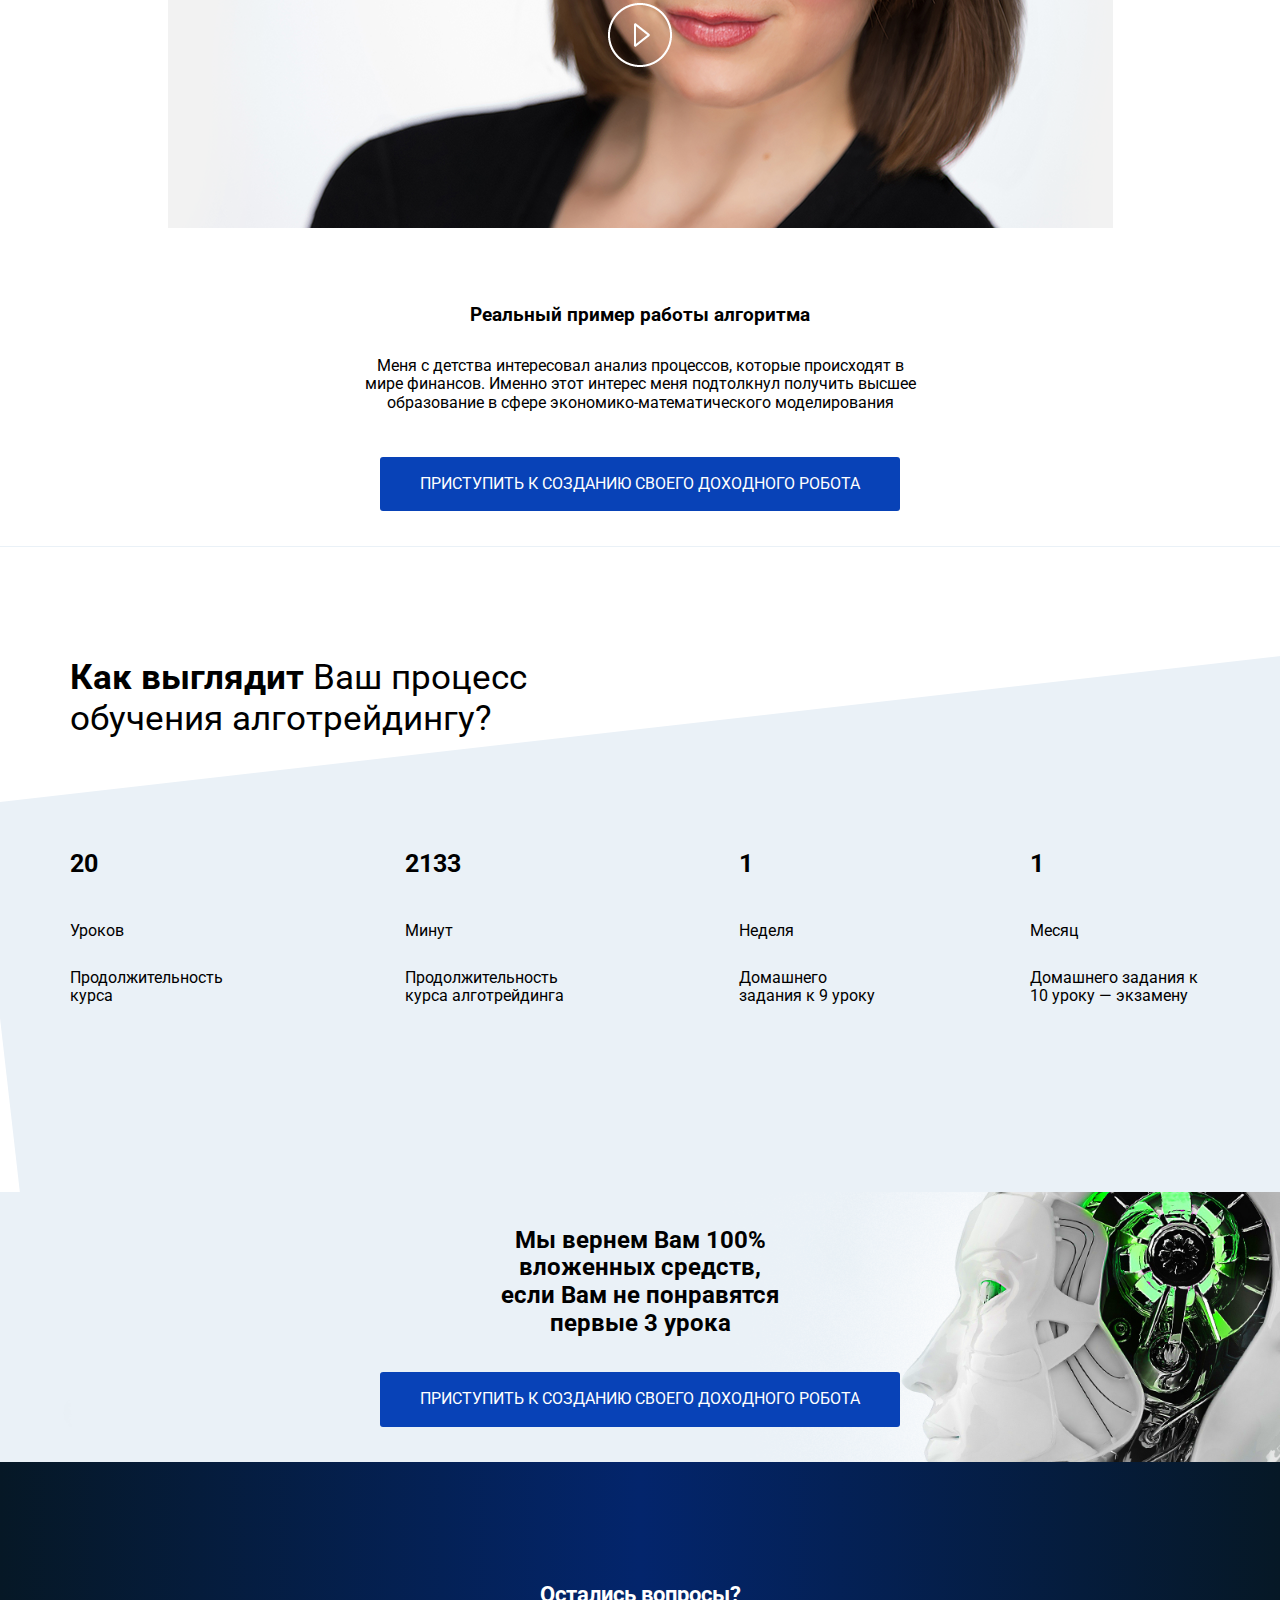
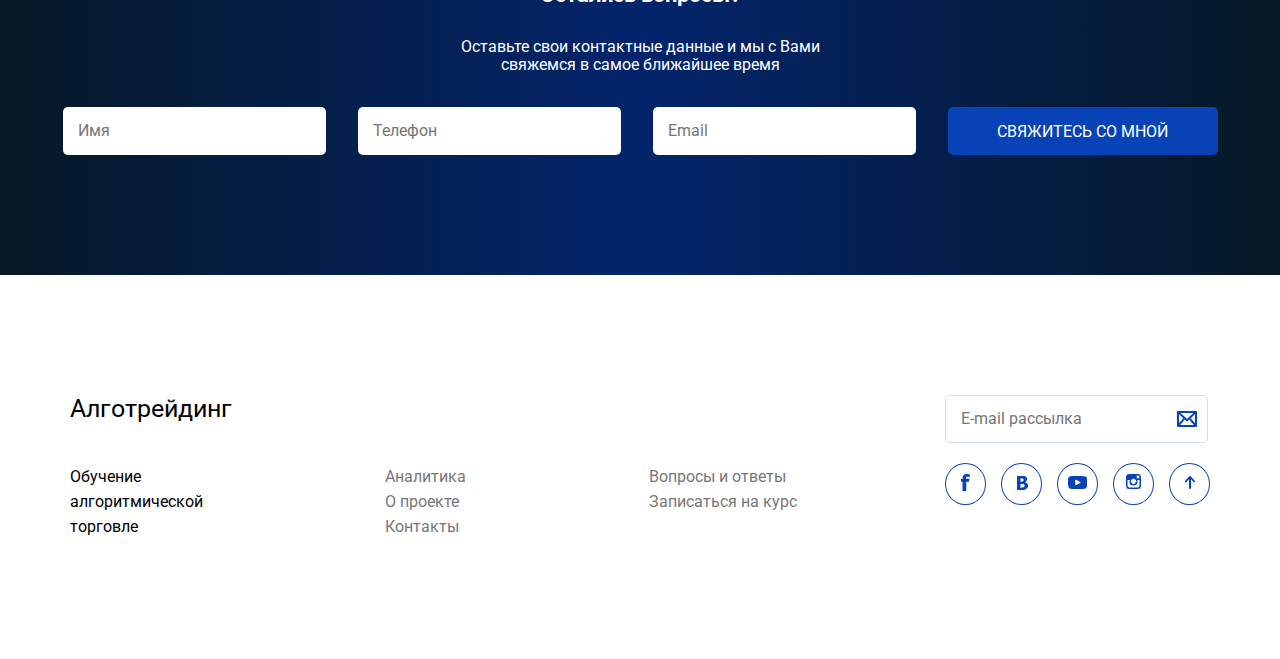
==== commit 22ae76eb: "fix footer + add section question" ====
--- a/index.html
+++ b/index.html
@@ -231,6 +231,19 @@
             </div>
         </section>
         <!-- /.section piece -->
+        <section class="question">
+                <div class="question__head">
+                    <p class="question__head-header">Остались вопросы?</p>
+                    <p class="question__head-text">Оставьте свои контактные данные и мы с Вами свяжемся в самое ближайшее время</p>
+                </div>
+                <div class="question__form">
+                    <input type="text" placeholder="Имя" class="question__form-name">
+                    <input type="phone" placeholder="Телефон" class="question__form-phone">
+                    <input type="email" placeholder="Email" class="question__form-email">
+                    <a href="#" class="question__form-btn">свяжитесь со мной</a>
+                </div>
+        </section>
+        <!-- /.question -->
     </main>
     <footer class="footer">
         <div class="container footer-flex">
@@ -245,14 +258,14 @@
                         </div>
                     </div>
                     <div class="footer__item">
-                        <nav class="footer__item-links">
+                        <nav class="footer__item-links01">
                             <a href="#" class="footer__item-link">Аналитика</a>
                             <a href="#" class="footer__item-link">О проекте</a>
                             <a href="#" class="footer__item-link">Контакты</a>
                         </nav>
                     </div>
                     <div class="footer__item">
-                        <nav class="footer__item-links">
+                        <nav class="footer__item-links02">
                             <a href="#" class="footer__item-link">Вопросы и ответы</a>
                             <a href="#" class="footer__item-link">Записаться на курс</a>
                         </nav>
@@ -260,7 +273,7 @@
                 </div>
             </div>
             <div class="footer__meta">
-                <input type="email" class="footer__meta-email">
+                <input type="email" placeholder="E-mail рассылка" class="footer__meta-email" >
                 <nav class="footer__meta-links">
                     <a href="#" class="footer__meta-facebook"><img src="img/icons/facebook.png" alt="facebook" class="footer__meta-img"></a>
                     <a href="#" class="footer__meta-vk"><img src="img/icons/vk.png" alt="vkontakte" class="footer__meta-img"></a>
--- a/css/style.css
+++ b/css/style.css
@@ -807,23 +807,138 @@
   max-width: 34.625rem;
 }
 
+.question {
+  padding: 120px 0;
+  background: -webkit-gradient(linear, left top, right top, from(#061826), color-stop(#03256C), to(#061826));
+  background: linear-gradient(0.25turn, #061826, #03256C, #061826);
+}
+
+.question__head {
+  -webkit-box-align: center;
+      -ms-flex-align: center;
+          align-items: center;
+  text-align: center;
+  margin-bottom: 32px;
+}
+
+.question__head-header {
+  font-weight: 700;
+  font-size: 22px;
+  margin-bottom: 31px;
+  color: #fff;
+}
+
+.question__head-text {
+  max-width: 431px;
+  color: #fff;
+  margin: auto;
+}
+
+.question__form {
+  text-align: center;
+}
+
+.question__form-name {
+  width: 263px;
+  height: 48px;
+  border-radius: 5px;
+  padding-left: 15px;
+  outline: none;
+  border: none;
+  margin-right: 28px;
+}
+
+.question__form-phone {
+  width: 263px;
+  height: 48px;
+  border-radius: 5px;
+  padding-left: 15px;
+  outline: none;
+  border: none;
+  margin-right: 28px;
+}
+
+.question__form-email {
+  width: 263px;
+  height: 48px;
+  border-radius: 5px;
+  padding-left: 15px;
+  outline: none;
+  border: none;
+  margin-right: 28px;
+}
+
+.question__form-btn {
+  text-transform: uppercase;
+  color: #fff;
+  background: #0842b7;
+  padding: 14.5px 49.5px;
+  border-radius: 5px;
+}
+
 .footer {
   padding: 120px 0;
 }
 
 .footer-flex {
-  display: -webkit-box;
-  display: -ms-flexbox;
-  display: flex;
-}
-
-.footer-items {
   display: -webkit-box;
   display: -ms-flexbox;
   display: flex;
   -webkit-box-pack: justify;
       -ms-flex-pack: justify;
           justify-content: space-between;
+}
+
+.footer__head-text {
+  font-size: 25px;
+}
+
+.footer-items {
+  display: -webkit-box;
+  display: -ms-flexbox;
+  display: flex;
+  -webkit-box-pack: justify;
+      -ms-flex-pack: justify;
+          justify-content: space-between;
+  margin-top: 41px;
+  max-width: 730px;
+  min-width: 729px;
+}
+
+.footer__item-text {
+  max-width: 130px;
+  line-height: 25px;
+}
+
+.footer__item-links01 {
+  max-width: 80px;
+  line-height: 25px;
+}
+
+.footer__item-links02 {
+  max-width: 150px;
+  line-height: 25px;
+}
+
+.footer__item-link {
+  color: #777777;
+}
+
+.footer__meta-email {
+  width: 263px;
+  height: 48px;
+  padding-left: 15px;
+  -webkit-box-align: center;
+      -ms-flex-align: center;
+          align-items: center;
+  -webkit-box-pack: justify;
+      -ms-flex-pack: justify;
+          justify-content: space-between;
+  background: url(../img/icons/email.png) no-repeat;
+  background-position: center right 10px;
+  border-radius: 5px;
+  outline: none;
+  border: 1px solid #cfdeee;
 }
 
 .footer__meta-links {
@@ -842,34 +957,34 @@
 .footer__meta-facebook {
   border: 1px solid #0842b7;
   border-radius: 50%;
-  padding: 11px 15px;
-  margin-right: 17px;
+  padding: 10px 15px 9px 15px;
+  margin-right: 15px;
 }
 
 .footer__meta-vk {
   border: 1px solid #0842b7;
   border-radius: 50%;
-  padding: 12px 14px 13px 14px;
-  margin-right: 17px;
+  padding: 12px 13px 10px 15px;
+  margin-right: 15px;
 }
 
 .footer__meta-youtube {
   border: 1px solid #0842b7;
   border-radius: 50%;
-  padding: 13px 10px;
-  margin-right: 17px;
+  padding: 11px 10px;
+  margin-right: 15px;
 }
 
 .footer__meta-instagram {
   border: 1px solid #0842b7;
   border-radius: 50%;
-  padding: 12px;
-  margin-right: 17px;
+  padding: 10.5px 12px;
+  margin-right: 15px;
 }
 
 .footer__meta-up {
   border: 1px solid #0842b7;
   border-radius: 50%;
-  padding: 13px 14px;
+  padding: 11px 14px 11px 15px;
 }
 /*# sourceMappingURL=style.css.map */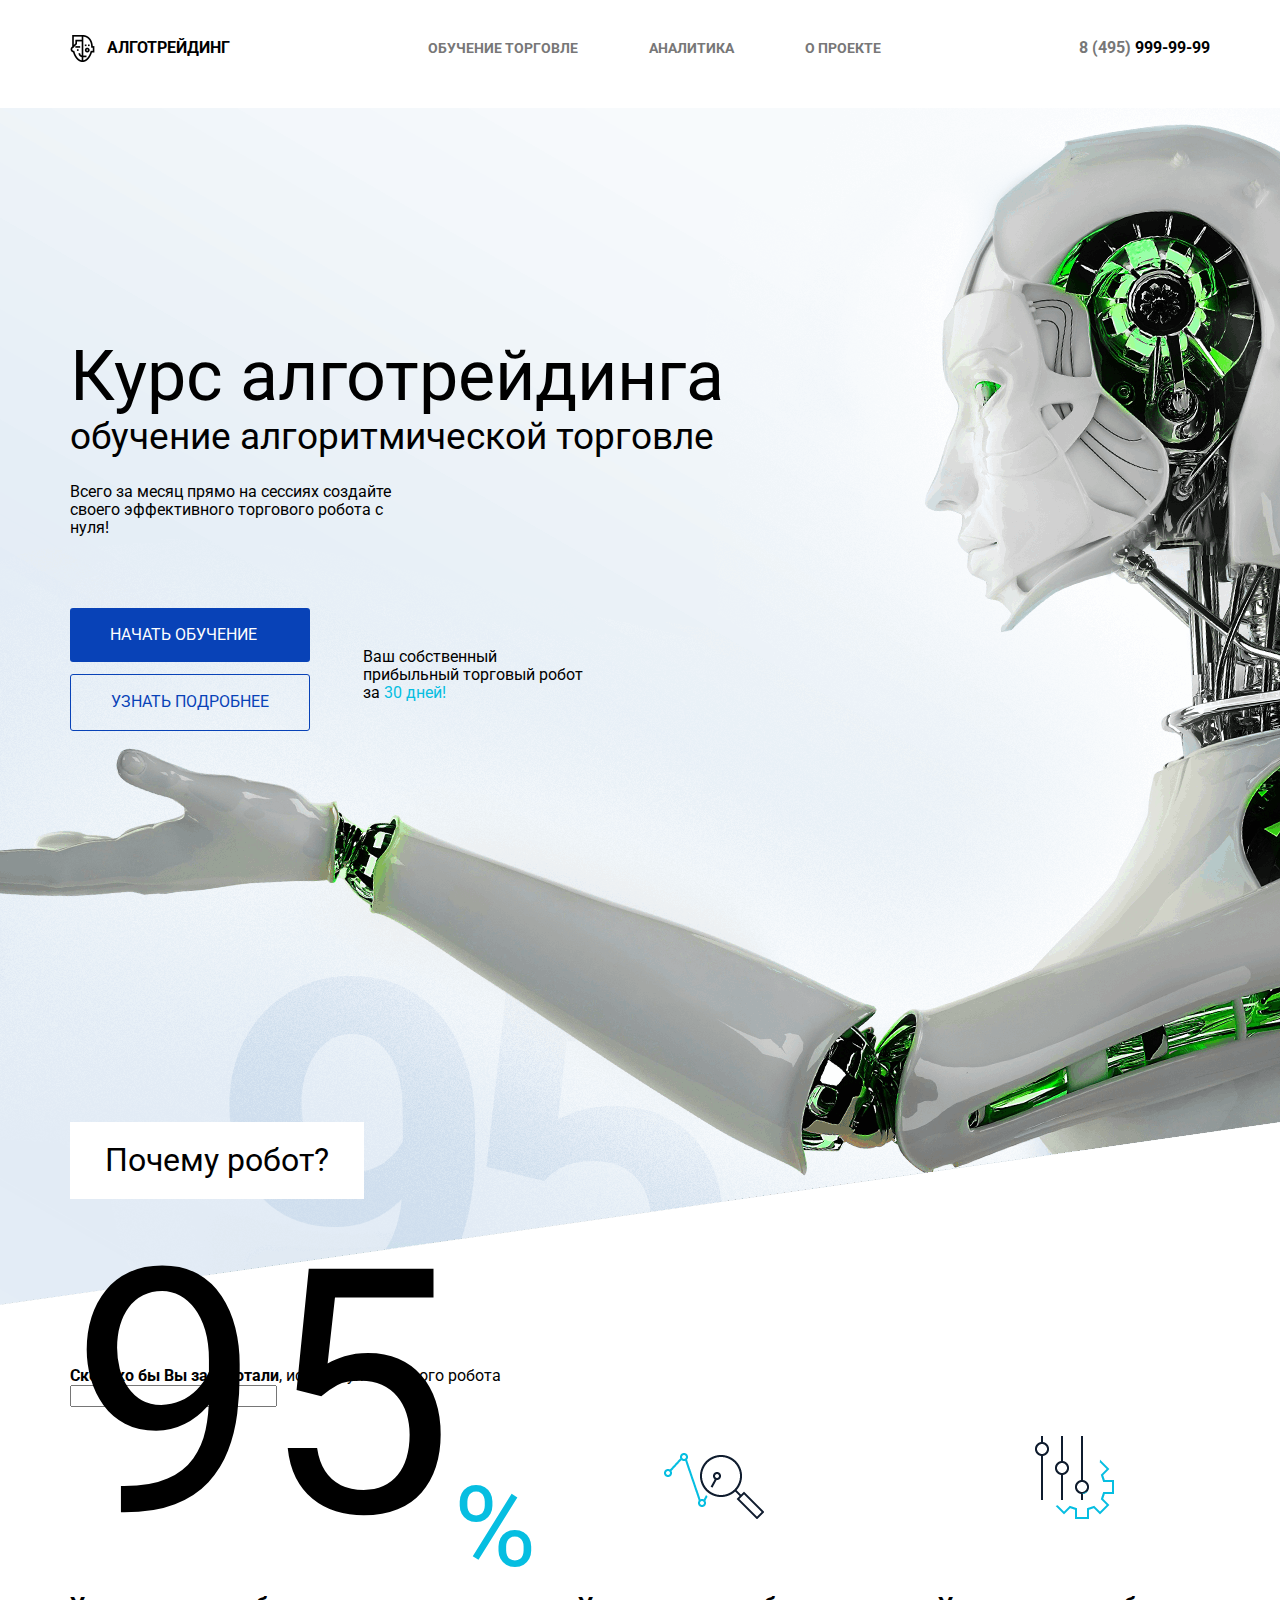
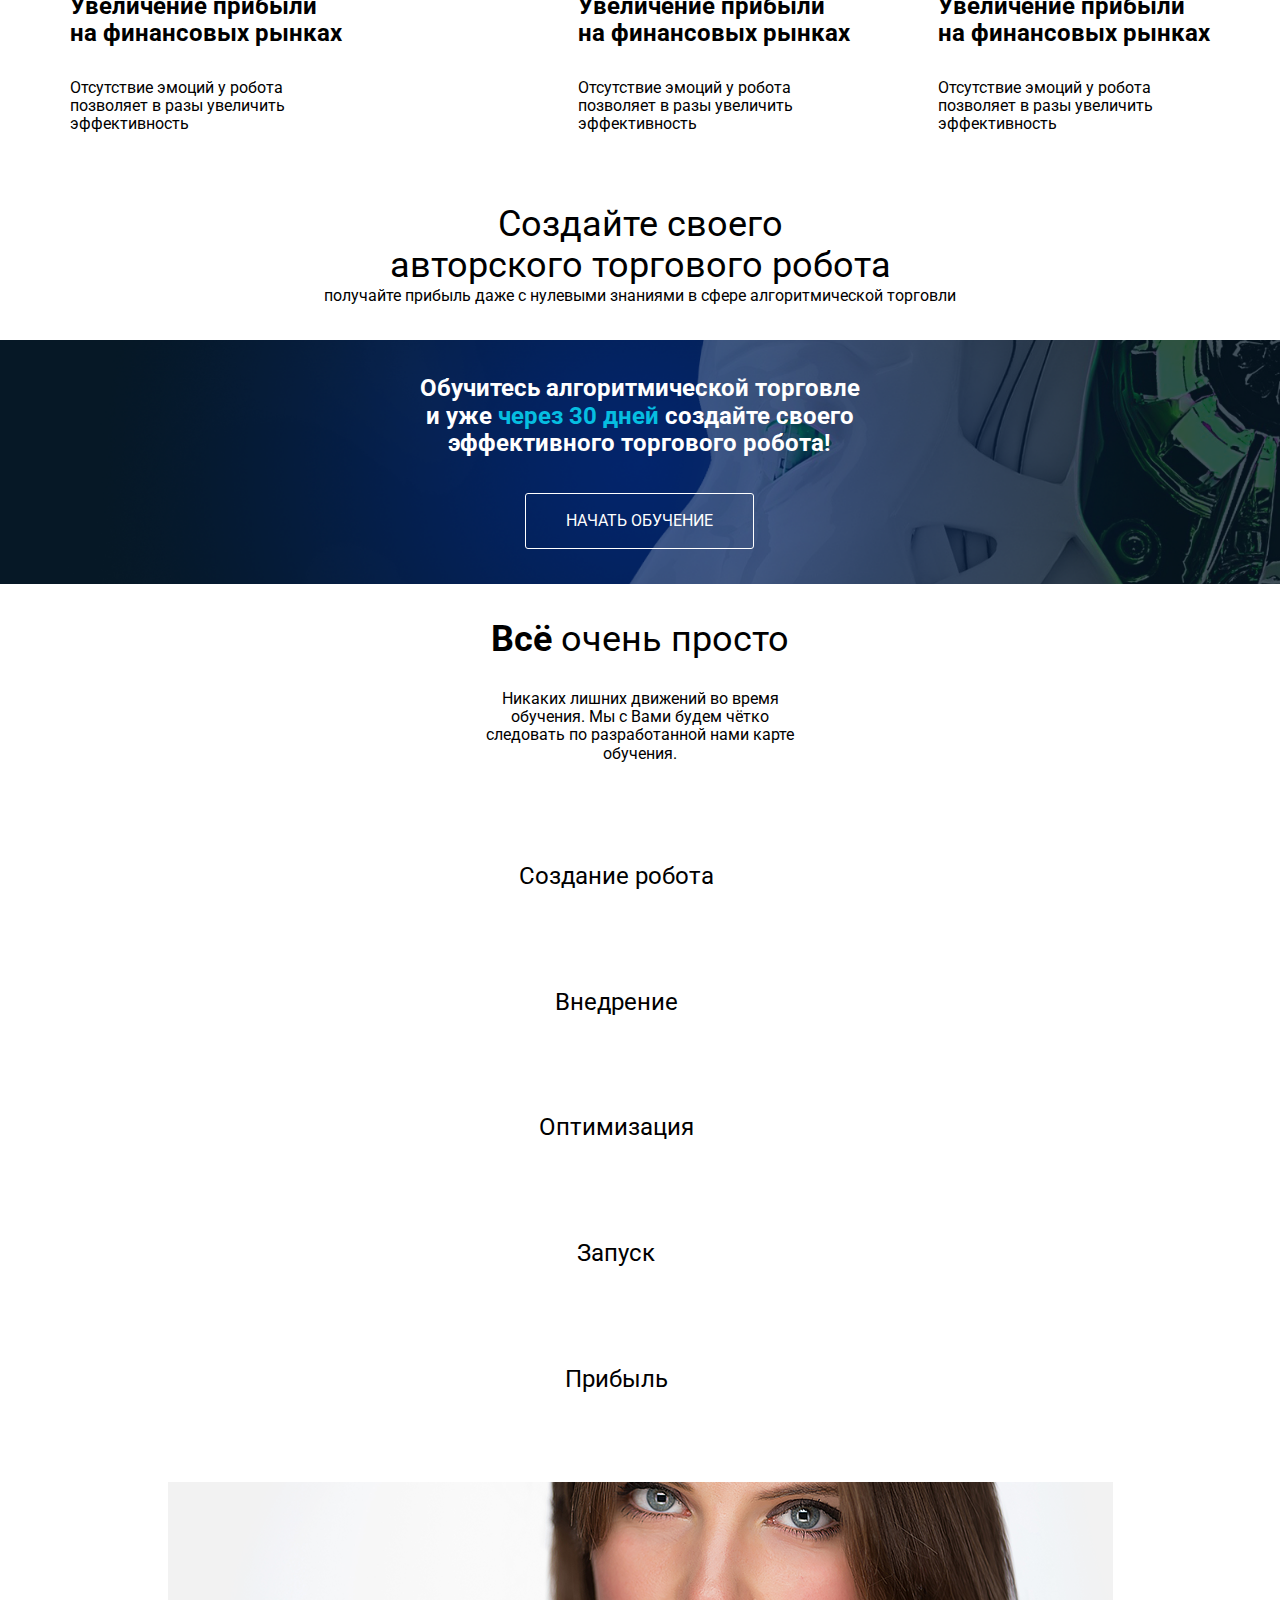
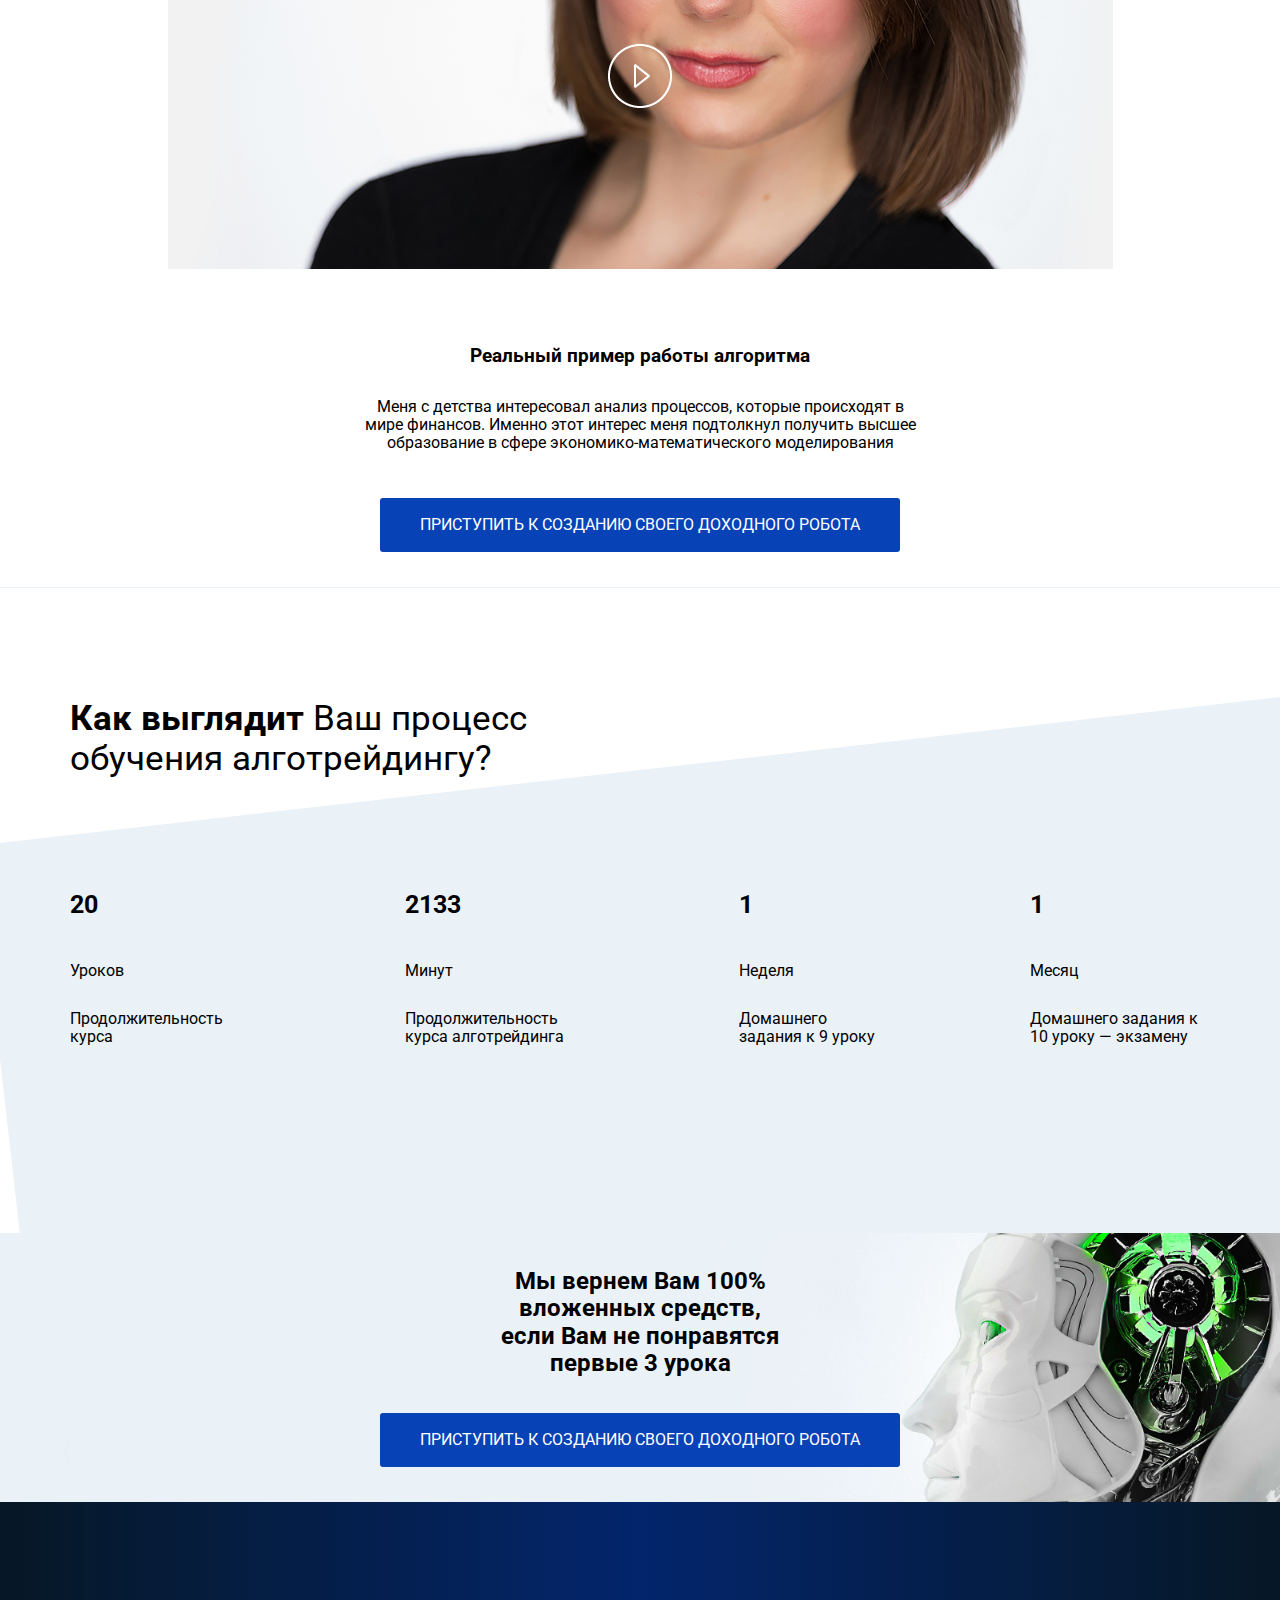
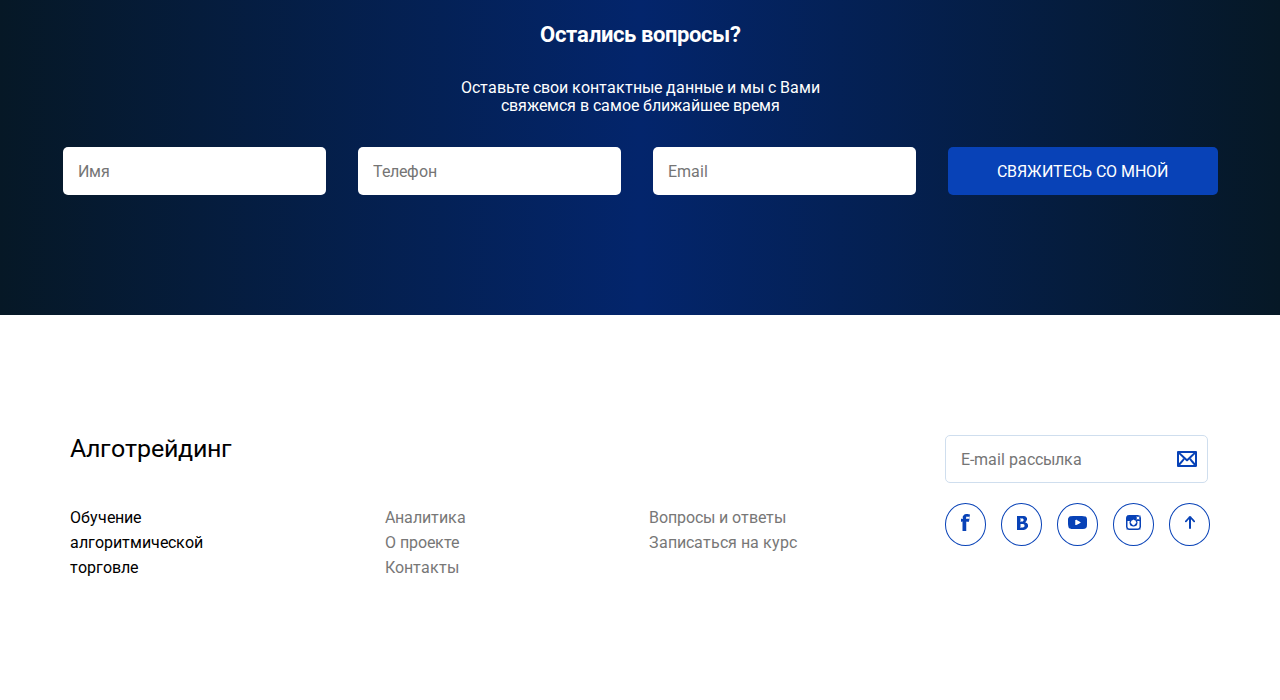
==== commit 03966e92: "creating section robot" ====
--- a/index.html
+++ b/index.html
@@ -55,6 +55,21 @@
         </section>
         <!-- /hero -->
 
+        <section class="robot">
+            <div class="container">
+                <div class="robot__head">
+
+                </div>
+                <div class="robot-items">
+                    <div class="robot__item">
+                        <p class="robot__item-text-up"><b>Сколько бы Вы заработали</b>, используя торгового робота</p>
+                        <input type="number" class="robot__item-instruments">
+                    </div>
+                </div>
+            </div>
+        </section>
+        <!-- /.robot -->
+
         <section class="hero-info section">
             <div class="container">
                 <p class="hero__info-title">Почему робот?</p>
